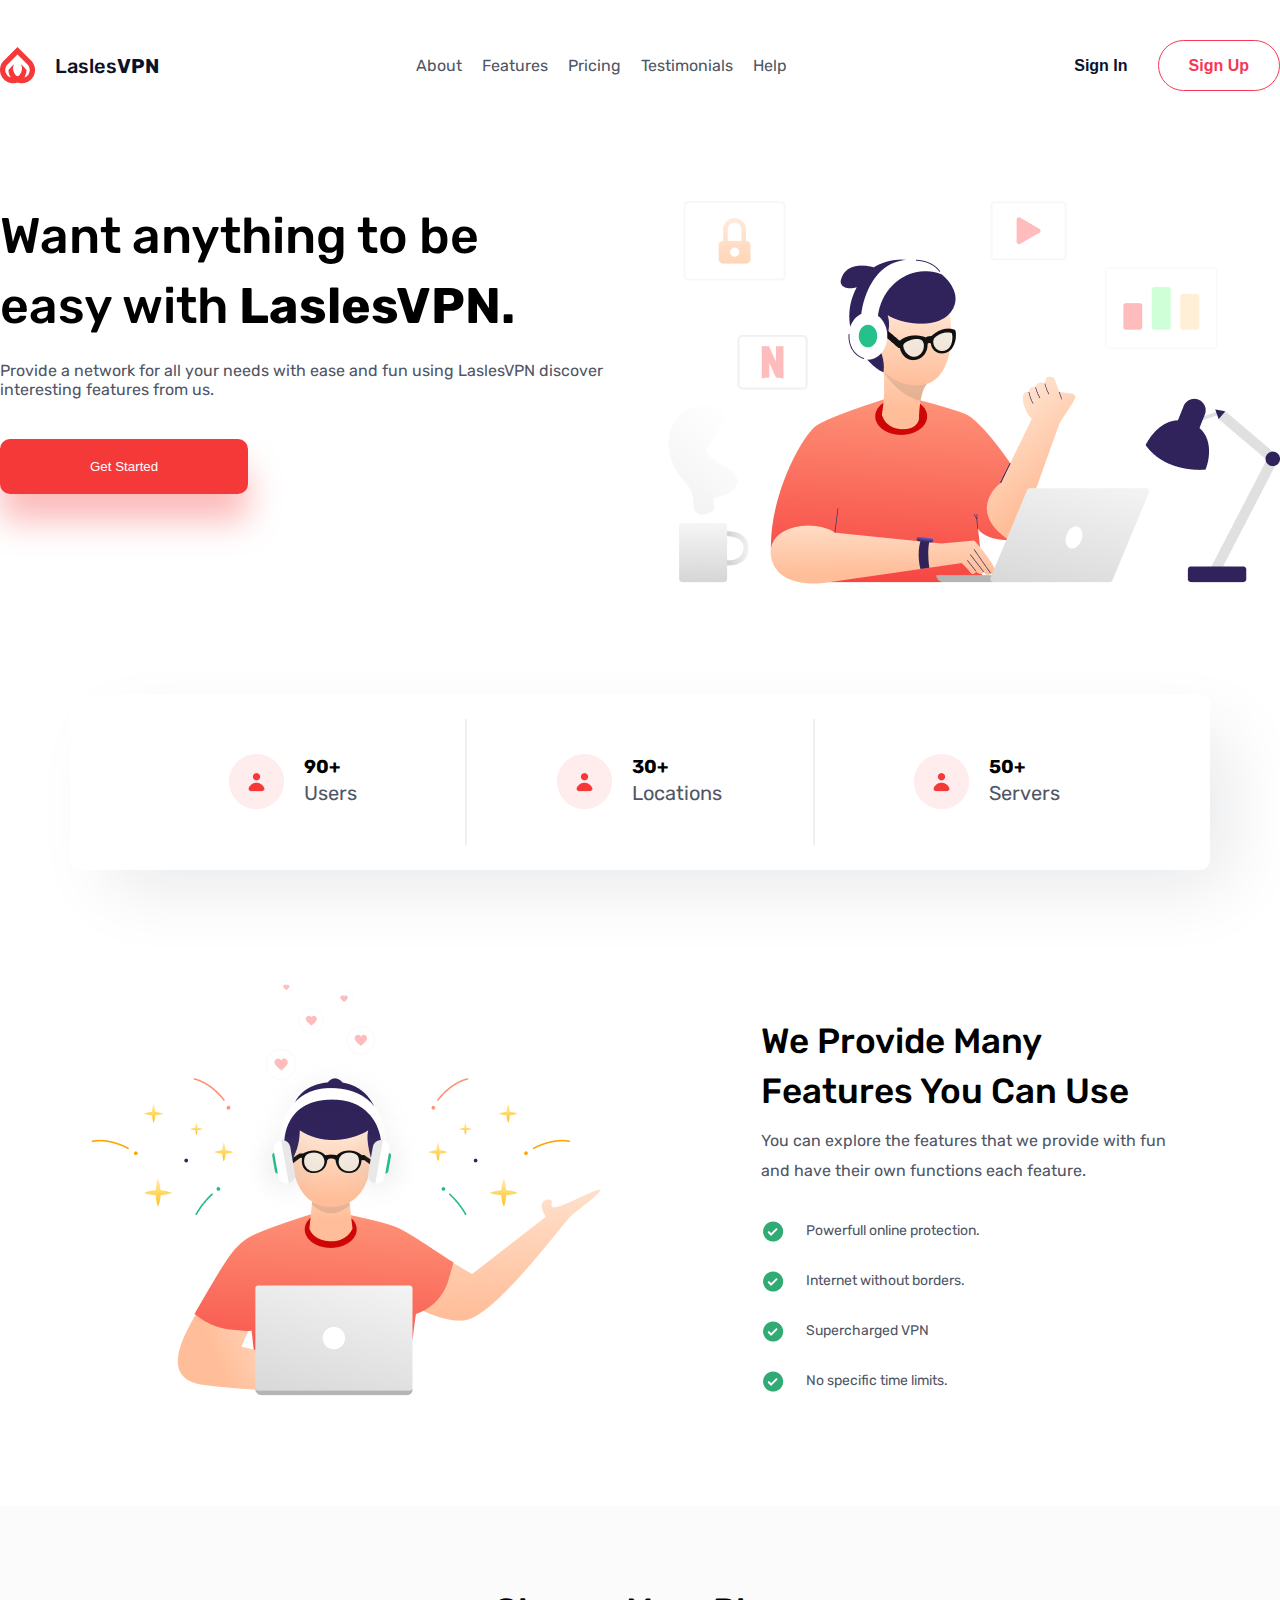
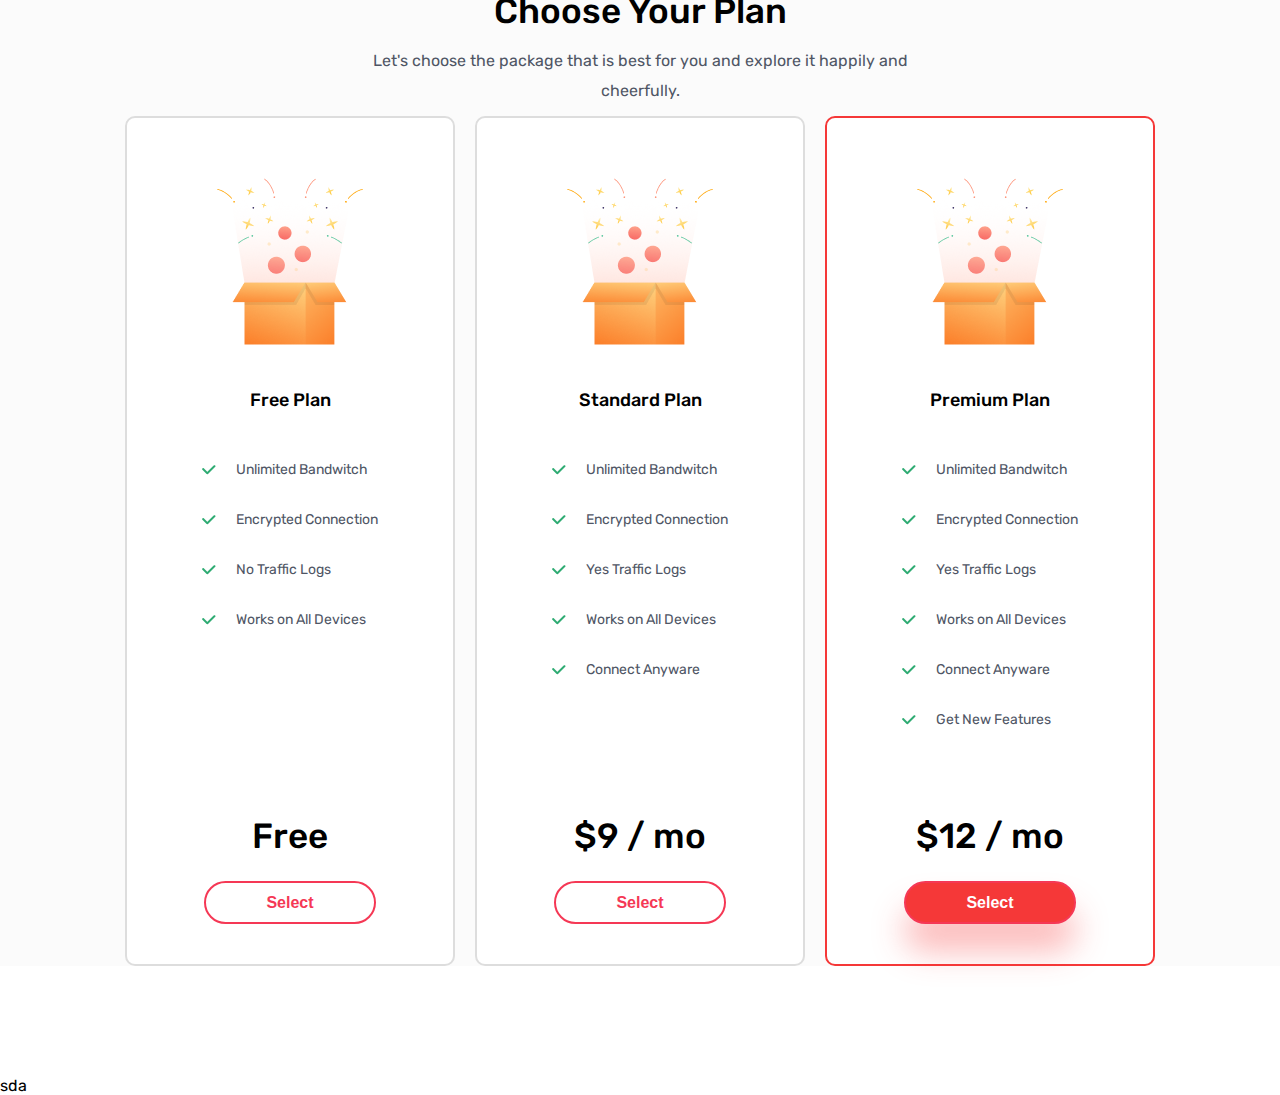
==== index.html @ 1a85ea38 "first commit" ====
<!DOCTYPE html>
<html lang="en">
  <head>
    <meta charset="UTF-8" />
    <meta name="viewport" content="width=device-width, initial-scale=1.0" />
    <title>Lasles VPN</title>
    <link rel="stylesheet" href="./styles/style.css" />
  </head>
  <body>
    <div class="container">
      <header class="header">
        <div class="logoContent">
          <img class="logoContent__logo" src="./assets/Vector.png" alt="logo" />
          <h3 class="logoContent__title">
            Lasles<span class="logoContent__title--span">VPN</span>
          </h3>
        </div>
        <nav class="navigation">
          <ul class="navigation__list">
            <li><a href="" class="navigation__link">About</a></li>
            <li><a href="" class="navigation__link">Features</a></li>
            <li><a href="" class="navigation__link">Pricing</a></li>
            <li><a href="" class="navigation__link">Testimonials</a></li>
            <li><a href="" class="navigation__link">Help</a></li>
          </ul>
        </nav>
        <div class="auth">
          <button class="btn">Sign In</button>
          <button class="btn btn--with-border">Sign Up</button>
        </div>
      </header>

      <section class="section getStart">
        <div class="getStart__description">
          <h1>
            Want anything to be easy with
            <span class="getStart__description__bold">LaslesVPN.</span>
          </h1>
          <p class="getStart__description__light">
            Provide a network for all your needs with ease and fun using
            LaslesVPN discover interesting features from us.
          </p>
          <button class="action description__btn">Get Started</button>
        </div>
        <img class="getStart__pic" src="./assets/Illustration 1.png" alt="" />
      </section>

      <section class="statistics">
        <div class="statistic">
          <img src="./assets/user.png" alt="" />
          <div class="statistic__data">
            <h3 class="statistic__number">90+</h3>
            <span class="statistic__title">Users</span>
          </div>
        </div>
        <div class="statistic">
          <img src="./assets/user.png" alt="" />
          <div class="statistic__data">
            <h3 class="statistic__number">30+</h3>
            <span class="statistic__title">Locations</span>
          </div>
        </div>
        <div class="statistic">
          <img class="statistic__image" src="./assets/user.png" alt="" />
          <div class="statistic__data">
            <h3 class="statistic__number">50+</h3>
            <span class="statistic__title">Servers</span>
          </div>
        </div>
      </section>
      <section class="section features">
        <img class="features__pic" src="./assets/Illustration 2.png" alt="" />
        <div class="features__description">
          <h2 class="features__description__heading">
            We Provide Many Features You Can Use
          </h2>
          <p class="features__description__light">
            You can explore the features that we provide with fun and have their
            own functions each feature.
          </p>
          <ul class="features__list">
            <li class="feature">
              <img src="./assets/bx_bxs-check-circle.png" alt="" />
              <span>Powerfull online protection.</span>
            </li>
            <li class="feature">
              <img src="./assets/bx_bxs-check-circle.png" alt="" />
              <span>Internet without borders.</span>
            </li>
            <li class="feature">
              <img src="./assets/bx_bxs-check-circle.png" alt="" />
              <span>Supercharged VPN</span>
            </li>
            <li class="feature">
              <img src="./assets/bx_bxs-check-circle.png" alt="" />
              <span>No specific time limits.</span>
            </li>
          </ul>
        </div>
      </section>

      <section class="pricing">
        <h2 class="pricing__heading">Choose Your Plan</h2>
        <span class="pricing__description">
          Let's choose the package that is best for you and explore it happily
          and cheerfully.
        </span>
        <div class="prices">
          <div class="price">
            <img class="price__image" src="./assets/Free.png" alt="" />
            <h3 class="price__heading">Free Plan</h3>
            <ul class="price__features__list">
              <li class="feature">
                <img
                  class="feature__image"
                  src="./assets/ok.png"
                  alt="feature image"
                />
                <span class="feature__item">Unlimited Bandwitch</span>
              </li>
              <li class="feature">
                <img
                  class="feature__image"
                  src="./assets/ok.png"
                  alt="feature image"
                />
                <span class="feature__item">Encrypted Connection</span>
              </li>
              <li class="feature">
                <img
                  class="feature__image"
                  src="./assets/ok.png"
                  alt="feature image"
                />
                <span class="feature__item">No Traffic Logs</span>
              </li>
              <li class="feature">
                <img
                  class="feature__image"
                  src="./assets/ok.png"
                  alt="feature image"
                />
                <span class="feature__item">Works on All Devices</span>
              </li>
            </ul>
            <div class="price__bottom">
              <h2 bottom__heading>Free</h2>
              <button class="btn btn--with-border btn--select">Select</button>
            </div>
          </div>
          <div class="price">
            <img class="price__image" src="./assets/Free.png" alt="" />
            <h3 class="price__heading">Standard Plan</h3>
            <ul class="price__features__list">
              <li class="feature">
                <img
                  class="feature__image"
                  src="./assets/ok.png"
                  alt="feature image"
                />
                <span class="feature__item">Unlimited Bandwitch</span>
              </li>
              <li class="feature">
                <img
                  class="feature__image"
                  src="./assets/ok.png"
                  alt="feature image"
                />
                <span class="feature__item">Encrypted Connection</span>
              </li>
              <li class="feature">
                <img
                  class="feature__image"
                  src="./assets/ok.png"
                  alt="feature image"
                />
                <span class="feature__item">Yes Traffic Logs</span>
              </li>
              <li class="feature">
                <img
                  class="feature__image"
                  src="./assets/ok.png"
                  alt="feature image"
                />
                <span class="feature__item">Works on All Devices</span>
              </li>
              <li class="feature">
                <img
                  class="feature__image"
                  src="./assets/ok.png"
                  alt="feature image"
                />
                <span class="feature__item">Connect Anyware</span>
              </li>
            </ul>
            <div class="price__bottom">
              <h2 bottom__heading>$9 / mo</h2>
              <button class="btn btn--with-border btn--select">Select</button>
            </div>
          </div>
          <div class="price">
            <img class="price__image" src="./assets/Free.png" alt="" />
            <h3 class="price__heading">Premium Plan</h3>
            <ul class="price__features__list">
              <li class="feature">
                <img
                  class="feature__image"
                  src="./assets/ok.png"
                  alt="feature image"
                />
                <span class="feature__item">Unlimited Bandwitch</span>
              </li>
              <li class="feature">
                <img
                  class="feature__image"
                  src="./assets/ok.png"
                  alt="feature image"
                />
                <span class="feature__item">Encrypted Connection</span>
              </li>
              <li class="feature">
                <img
                  class="feature__image"
                  src="./assets/ok.png"
                  alt="feature image"
                />
                <span class="feature__item">Yes Traffic Logs</span>
              </li>
              <li class="feature">
                <img
                  class="feature__image"
                  src="./assets/ok.png"
                  alt="feature image"
                />
                <span class="feature__item">Works on All Devices</span>
              </li>
              <li class="feature">
                <img
                  class="feature__image"
                  src="./assets/ok.png"
                  alt="feature image"
                />
                <span class="feature__item">Connect Anyware</span>
              </li>
              <li class="feature">
                <img
                  class="feature__image"
                  src="./assets/ok.png"
                  alt="feature image"
                />
                <span class="feature__item">Get New Features</span>
              </li>
            </ul>
            <div class="price__bottom">
              <h2 bottom__heading>$12 / mo</h2>
              <button
                class="btn btn--with-border btn--select btn--select-orange"
              >
                Select
              </button>
            </div>
          </div>
        </div>
      </section>
      <section>sda</section>
    </div>
  </body>
</html>
---- styles/style.css ----
@import url("https://fonts.googleapis.com/css2?family=Rubik:ital,wght@0,400..600;1,400..700&display=swap");
* {
  margin: 0;
  padding: 0;
}

*,
*::before,
*::after {
  box-sizing: border-box;
}

a {
  color: inherit;
  display: inline-block;
}

a:link {
  text-decoration: none;
}

button {
  background-color: transparent;
  border: none;
  cursor: pointer;
  border: 0;
}

ul,
ol {
  list-style: none;
}

html {
  font-size: 10px;
  scroll-behavior: smooth;
  scroll-padding-top: 11rem;
}

body {
  font-size: 1.6rem;
  font-family: "Rubik", sans-serif;
}

:root {
  --color-gray: #fbfbfb;
  --color-white: #fff;
  --color-orange: #F53838;
  --button-border: #F53855;
  --color-very-dark-blue: #0B132A;
  --font-light: #4F5665;
  --container-width: 125rem;
  --gutter: 2rem;
  --default-padding: 2rem;
  --default-borders: #eeeff2;
  --pricing-borders: #DDDDDD ;
}

h1 {
  font-weight: 500;
  font-size: 5rem;
  line-height: 7rem;
  width: 55rem;
}

h2 {
  font-weight: 500;
  font-size: 3.5rem;
  line-height: 5rem;
}

.container {
  display: grid;
  row-gap: 11rem;
  margin: 0 auto;
  max-width: calc(var(--container-width) + var(--gutter) * 2);
}

.section {
  display: flex;
  justify-content: center;
  gap: calc(var(--default-padding) * 2);
}

.btn {
  outline: none;
  border: none;
  color: var(--color-very-dark-blue);
  font-size: 1.6rem;
  font-weight: 600;
  padding: 1.5rem 3rem;
  line-height: 1.9rem;
}

.btn--with-border {
  border: 1px solid var(--button-border);
  color: var(--button-border);
  border-radius: 5rem;
}

.action {
  background-color: var(--color-orange);
  color: var(--color-white);
  outline: none;
  padding: 2rem 9rem;
  border-radius: 1rem;
  box-shadow: 0 27px 33px rgba(245, 56, 56, 0.35);
}

.header {
  display: flex;
  justify-content: space-between;
  align-items: center;
  margin-top: calc(var(--default-padding) * 2);
}

.logoContent {
  display: flex;
  align-items: center;
  gap: var(--default-padding);
}

.logoContent__logo {
  width: 100%;
}

.logoContent__title {
  font-size: 2rem;
  line-height: 2.4rem;
  font-weight: 500;
  color: var(--color-very-dark-blue);
}

.logoContent__title--span {
  font-size: 2rem;
  line-height: 2.4rem;
  font-weight: 700;
}

.navigation__list {
  display: flex;
  gap: var(--default-padding);
  color: var(--font-light);
}

.auth {
  display: flex;
}

.getStart__description {
  display: flex;
  flex-direction: column;
  gap: var(--default-padding);
  align-items: start;
}
.getStart__description__bold {
  font-weight: 700;
  font-size: 5rem;
  line-height: 7rem;
}
.getStart__description__light {
  font-weight: 400;
  font-size: 1.6rem;
  line-height: 3ren;
  color: var(--font-light);
}

.description__btn {
  margin-top: var(--default-padding);
}

.statistics {
  display: flex;
  width: 114rem;
  border-radius: 1rem;
  padding: 2.5rem 5rem;
  margin: 0 auto;
  box-shadow: 28px 27px 75px -13px rgba(13, 16, 37, 0.1);
}

.statistic {
  display: flex;
  justify-content: center;
  align-items: center;
  gap: var(--default-padding);
  padding: calc(var(--default-padding) * 3);
  height: 12.6rem;
  flex: 1;
}

.statistic:nth-child(2) {
  border-left: 2px solid var(--default-borders);
  border-right: 2px solid var(--default-borders);
}

.statistic__title {
  color: var(--font-light);
  font-weight: 400;
  font-size: 2rem;
  line-height: 3rem;
}

.features {
  gap: calc(var(--default-padding) * 5);
}

.features__description {
  margin-left: calc(var(--default-padding) * 3);
  display: flex;
  flex-direction: column;
  gap: calc(var(--default-padding) / 2);
  align-items: start;
  justify-content: end;
}
.features__description__heading {
  width: 38.3rem;
}
.features__description__light {
  width: 42.8rem;
  margin-bottom: var(--default-padding);
  font-weight: 400;
  font-size: 1.6rem;
  line-height: 3rem;
  color: var(--font-light);
}
.features__description .features__pic {
  height: 41.4rem;
}

.features__list {
  display: flex;
  flex-direction: column;
  font-weight: 400;
  font-size: 1.4rem;
  line-height: 3rem;
  color: var(--font-light);
}

.feature {
  display: flex;
  align-items: center;
  gap: calc(var(--default-padding) / 2);
  margin-bottom: var(--default-padding);
}

.feature:last-child {
  margin-bottom: 0;
}

.pricing {
  padding-top: calc(var(--default-padding) * 4);
  display: flex;
  flex-direction: column;
  gap: calc(var(--default-padding) / 2);
  text-align: center;
  background-color: var(--color-gray);
}
.pricing__description {
  font-weight: 400;
  font-size: 1.6rem;
  line-height: 3rem;
  color: var(--font-light);
  width: 55.5rem;
  margin: 0 auto;
}

.prices {
  display: flex;
  justify-content: center;
  gap: var(--default-padding);
}

.price {
  width: 33rem;
  height: 85rem;
  background-color: var(--color-white);
  border: 2px solid var(--pricing-borders);
  border-radius: 1rem;
  display: flex;
  flex-direction: column;
  align-items: center;
  gap: calc(var(--default-padding) * 2);
}
.price__image {
  margin-top: calc(var(--default-padding) * 3);
}
.price__heading {
  font-weight: 500;
  font-size: 1.8rem;
  line-height: 3rem;
  text-align: center;
}
.price__bottom {
  margin-top: auto;
  margin-bottom: calc(var(--default-padding) * 2);
  display: flex;
  flex-direction: column;
  gap: var(--default-padding);
}

.price:last-child {
  border-color: var(--color-orange);
}

.feature {
  display: flex;
  align-items: center;
  gap: var(--default-padding);
}
.feature__item {
  font-weight: 400;
  font-size: 1.4rem;
  line-height: 3rem;
  color: var(--font-light);
}

.bottom__heading {
  font-weight: 500;
  font-size: 2.5rem;
  line-height: 3rem;
}

.btn--select {
  padding: 1rem 6rem;
  border-width: 2px;
}

.btn--select-orange {
  border-width: 2px;
  background-color: var(--color-orange);
  color: var(--color-white);
  box-shadow: 0 27px 33px rgba(245, 56, 56, 0.35);
}/*# sourceMappingURL=style.css.map */
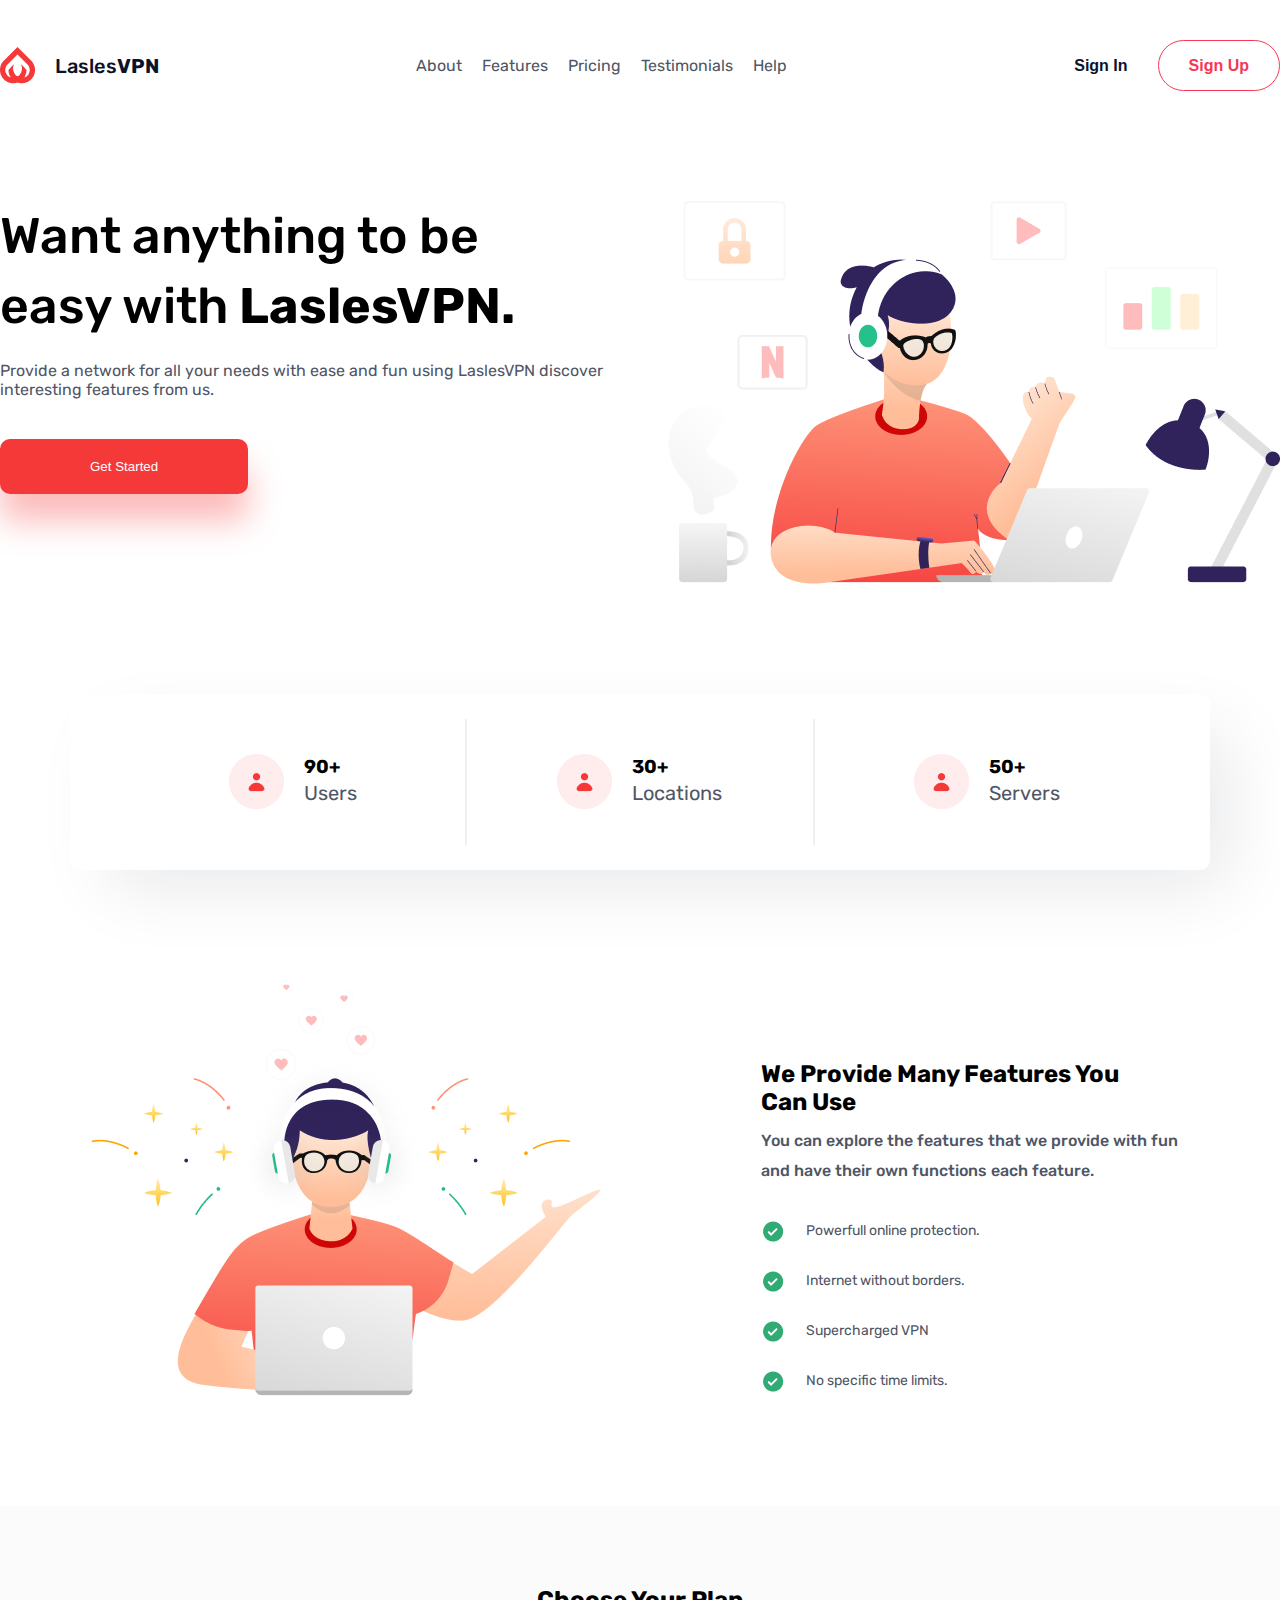
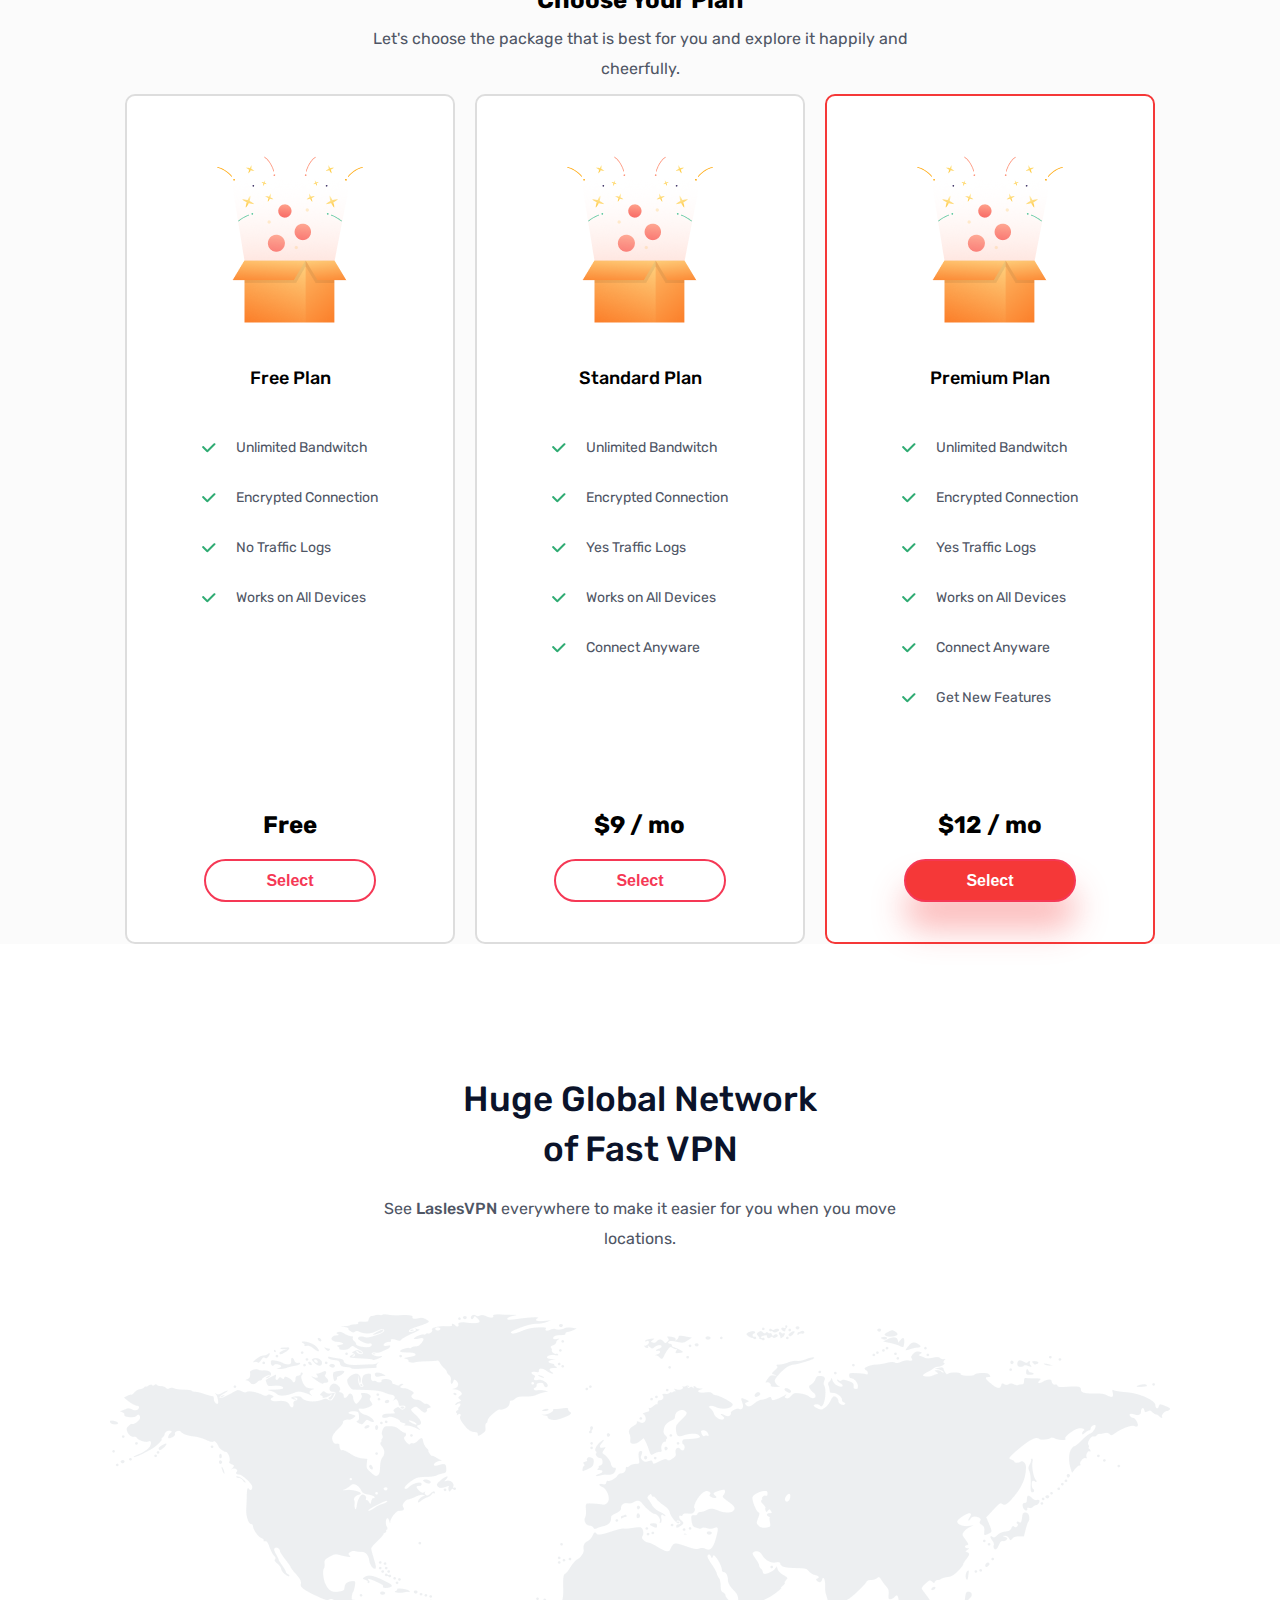
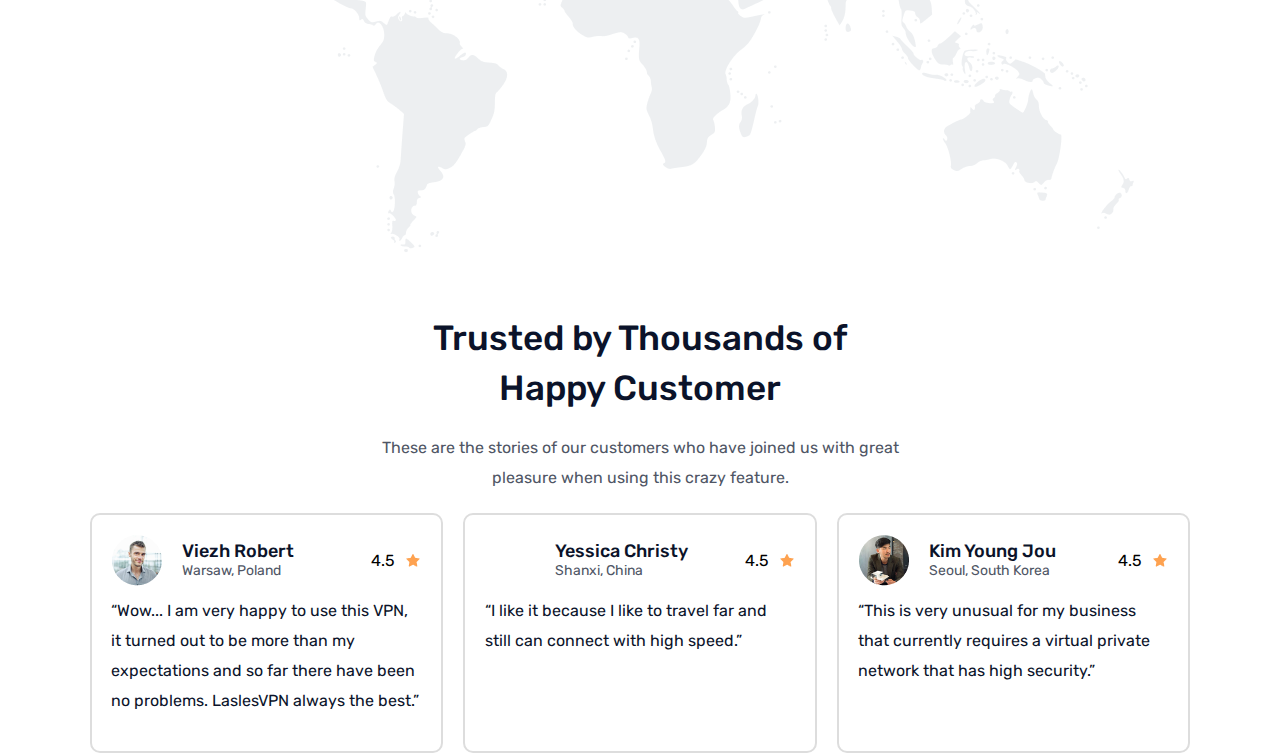
==== commit 794d45b8: "second" ====
--- a/index.html
+++ b/index.html
@@ -1,268 +1,280 @@
 <!DOCTYPE html>
 <html lang="en">
-  <head>
-    <meta charset="UTF-8" />
-    <meta name="viewport" content="width=device-width, initial-scale=1.0" />
-    <title>Lasles VPN</title>
-    <link rel="stylesheet" href="./styles/style.css" />
-  </head>
-  <body>
-    <div class="container">
-      <header class="header">
-        <div class="logoContent">
-          <img class="logoContent__logo" src="./assets/Vector.png" alt="logo" />
-          <h3 class="logoContent__title">
-            Lasles<span class="logoContent__title--span">VPN</span>
-          </h3>
-        </div>
-        <nav class="navigation">
-          <ul class="navigation__list">
-            <li><a href="" class="navigation__link">About</a></li>
-            <li><a href="" class="navigation__link">Features</a></li>
-            <li><a href="" class="navigation__link">Pricing</a></li>
-            <li><a href="" class="navigation__link">Testimonials</a></li>
-            <li><a href="" class="navigation__link">Help</a></li>
+
+<head>
+  <meta charset="UTF-8" />
+  <meta name="viewport" content="width=device-width, initial-scale=1.0" />
+  <title>Lasles VPN</title>
+  <link rel="stylesheet" href="./styles/style.css" />
+</head>
+
+<body>
+  <div class="container">
+    <header class="header">
+      <div class="logoContent">
+        <img class="logoContent__logo" src="./assets/Vector.png" alt="logo" />
+        <h3 class="logoContent__title">
+          Lasles<span class="logoContent__title--span">VPN</span>
+        </h3>
+      </div>
+      <nav class="navigation">
+        <ul class="navigation__list">
+          <li><a href="" class="navigation__link">About</a></li>
+          <li><a href="" class="navigation__link">Features</a></li>
+          <li><a href="" class="navigation__link">Pricing</a></li>
+          <li><a href="" class="navigation__link">Testimonials</a></li>
+          <li><a href="" class="navigation__link">Help</a></li>
+        </ul>
+      </nav>
+      <div class="auth">
+        <button class="btn">Sign In</button>
+        <button class="btn btn--with-border">Sign Up</button>
+      </div>
+    </header>
+
+    <section class="section getStart">
+      <div class="getStart__description">
+        <h1>
+          Want anything to be easy with
+          <span class="getStart__description__bold">LaslesVPN.</span>
+        </h1>
+        <p class="getStart__description__light">
+          Provide a network for all your needs with ease and fun using
+          LaslesVPN discover interesting features from us.
+        </p>
+        <button class="action description__btn">Get Started</button>
+      </div>
+      <img class="getStart__pic" src="./assets/Illustration 1.png" alt="" />
+    </section>
+
+    <section class="statistics">
+      <div class="statistic">
+        <img src="./assets/user.png" alt="" />
+        <div class="statistic__data">
+          <h3 class="statistic__number">90+</h3>
+          <span class="statistic__title">Users</span>
+        </div>
+      </div>
+      <div class="statistic">
+        <img src="./assets/user.png" alt="" />
+        <div class="statistic__data">
+          <h3 class="statistic__number">30+</h3>
+          <span class="statistic__title">Locations</span>
+        </div>
+      </div>
+      <div class="statistic">
+        <img class="statistic__image" src="./assets/user.png" alt="" />
+        <div class="statistic__data">
+          <h3 class="statistic__number">50+</h3>
+          <span class="statistic__title">Servers</span>
+        </div>
+      </div>
+    </section>
+    <section class="section features">
+      <img class="features__pic" src="./assets/Illustration 2.png" alt="" />
+      <div class="features__description">
+        <h2 class="features__description__heading">
+          We Provide Many Features You Can Use
+        </h2>
+        <p class="features__description__light">
+          You can explore the features that we provide with fun and have their
+          own functions each feature.
+        </p>
+        <ul class="features__list">
+          <li class="feature">
+            <img src="./assets/bx_bxs-check-circle.png" alt="" />
+            <span>Powerfull online protection.</span>
+          </li>
+          <li class="feature">
+            <img src="./assets/bx_bxs-check-circle.png" alt="" />
+            <span>Internet without borders.</span>
+          </li>
+          <li class="feature">
+            <img src="./assets/bx_bxs-check-circle.png" alt="" />
+            <span>Supercharged VPN</span>
+          </li>
+          <li class="feature">
+            <img src="./assets/bx_bxs-check-circle.png" alt="" />
+            <span>No specific time limits.</span>
+          </li>
+        </ul>
+      </div>
+    </section>
+
+    <section class="pricing">
+      <h2 class="pricing__heading">Choose Your Plan</h2>
+      <span class="pricing__description">
+        Let's choose the package that is best for you and explore it happily
+        and cheerfully.
+      </span>
+      <div class="prices">
+        <div class="price">
+          <img class="price__image" src="./assets/Free.png" alt="" />
+          <h3 class="price__heading">Free Plan</h3>
+          <ul class="price__features__list">
+            <li class="feature">
+              <img class="feature__image" src="./assets/ok.png" alt="feature image" />
+              <span class="feature__item">Unlimited Bandwitch</span>
+            </li>
+            <li class="feature">
+              <img class="feature__image" src="./assets/ok.png" alt="feature image" />
+              <span class="feature__item">Encrypted Connection</span>
+            </li>
+            <li class="feature">
+              <img class="feature__image" src="./assets/ok.png" alt="feature image" />
+              <span class="feature__item">No Traffic Logs</span>
+            </li>
+            <li class="feature">
+              <img class="feature__image" src="./assets/ok.png" alt="feature image" />
+              <span class="feature__item">Works on All Devices</span>
+            </li>
           </ul>
-        </nav>
-        <div class="auth">
-          <button class="btn">Sign In</button>
-          <button class="btn btn--with-border">Sign Up</button>
-        </div>
-      </header>
-
-      <section class="section getStart">
-        <div class="getStart__description">
-          <h1>
-            Want anything to be easy with
-            <span class="getStart__description__bold">LaslesVPN.</span>
-          </h1>
-          <p class="getStart__description__light">
-            Provide a network for all your needs with ease and fun using
-            LaslesVPN discover interesting features from us.
-          </p>
-          <button class="action description__btn">Get Started</button>
-        </div>
-        <img class="getStart__pic" src="./assets/Illustration 1.png" alt="" />
-      </section>
-
-      <section class="statistics">
-        <div class="statistic">
-          <img src="./assets/user.png" alt="" />
-          <div class="statistic__data">
-            <h3 class="statistic__number">90+</h3>
-            <span class="statistic__title">Users</span>
-          </div>
-        </div>
-        <div class="statistic">
-          <img src="./assets/user.png" alt="" />
-          <div class="statistic__data">
-            <h3 class="statistic__number">30+</h3>
-            <span class="statistic__title">Locations</span>
-          </div>
-        </div>
-        <div class="statistic">
-          <img class="statistic__image" src="./assets/user.png" alt="" />
-          <div class="statistic__data">
-            <h3 class="statistic__number">50+</h3>
-            <span class="statistic__title">Servers</span>
-          </div>
-        </div>
-      </section>
-      <section class="section features">
-        <img class="features__pic" src="./assets/Illustration 2.png" alt="" />
-        <div class="features__description">
-          <h2 class="features__description__heading">
-            We Provide Many Features You Can Use
-          </h2>
-          <p class="features__description__light">
-            You can explore the features that we provide with fun and have their
-            own functions each feature.
-          </p>
-          <ul class="features__list">
-            <li class="feature">
-              <img src="./assets/bx_bxs-check-circle.png" alt="" />
-              <span>Powerfull online protection.</span>
-            </li>
-            <li class="feature">
-              <img src="./assets/bx_bxs-check-circle.png" alt="" />
-              <span>Internet without borders.</span>
-            </li>
-            <li class="feature">
-              <img src="./assets/bx_bxs-check-circle.png" alt="" />
-              <span>Supercharged VPN</span>
-            </li>
-            <li class="feature">
-              <img src="./assets/bx_bxs-check-circle.png" alt="" />
-              <span>No specific time limits.</span>
+          <div class="price__bottom">
+            <h2 bottom__heading>Free</h2>
+            <button class="btn btn--with-border btn--select">Select</button>
+          </div>
+        </div>
+        <div class="price">
+          <img class="price__image" src="./assets/Free.png" alt="" />
+          <h3 class="price__heading">Standard Plan</h3>
+          <ul class="price__features__list">
+            <li class="feature">
+              <img class="feature__image" src="./assets/ok.png" alt="feature image" />
+              <span class="feature__item">Unlimited Bandwitch</span>
+            </li>
+            <li class="feature">
+              <img class="feature__image" src="./assets/ok.png" alt="feature image" />
+              <span class="feature__item">Encrypted Connection</span>
+            </li>
+            <li class="feature">
+              <img class="feature__image" src="./assets/ok.png" alt="feature image" />
+              <span class="feature__item">Yes Traffic Logs</span>
+            </li>
+            <li class="feature">
+              <img class="feature__image" src="./assets/ok.png" alt="feature image" />
+              <span class="feature__item">Works on All Devices</span>
+            </li>
+            <li class="feature">
+              <img class="feature__image" src="./assets/ok.png" alt="feature image" />
+              <span class="feature__item">Connect Anyware</span>
             </li>
           </ul>
-        </div>
-      </section>
-
-      <section class="pricing">
-        <h2 class="pricing__heading">Choose Your Plan</h2>
-        <span class="pricing__description">
-          Let's choose the package that is best for you and explore it happily
-          and cheerfully.
-        </span>
-        <div class="prices">
-          <div class="price">
-            <img class="price__image" src="./assets/Free.png" alt="" />
-            <h3 class="price__heading">Free Plan</h3>
-            <ul class="price__features__list">
-              <li class="feature">
-                <img
-                  class="feature__image"
-                  src="./assets/ok.png"
-                  alt="feature image"
-                />
-                <span class="feature__item">Unlimited Bandwitch</span>
-              </li>
-              <li class="feature">
-                <img
-                  class="feature__image"
-                  src="./assets/ok.png"
-                  alt="feature image"
-                />
-                <span class="feature__item">Encrypted Connection</span>
-              </li>
-              <li class="feature">
-                <img
-                  class="feature__image"
-                  src="./assets/ok.png"
-                  alt="feature image"
-                />
-                <span class="feature__item">No Traffic Logs</span>
-              </li>
-              <li class="feature">
-                <img
-                  class="feature__image"
-                  src="./assets/ok.png"
-                  alt="feature image"
-                />
-                <span class="feature__item">Works on All Devices</span>
-              </li>
-            </ul>
-            <div class="price__bottom">
-              <h2 bottom__heading>Free</h2>
-              <button class="btn btn--with-border btn--select">Select</button>
-            </div>
-          </div>
-          <div class="price">
-            <img class="price__image" src="./assets/Free.png" alt="" />
-            <h3 class="price__heading">Standard Plan</h3>
-            <ul class="price__features__list">
-              <li class="feature">
-                <img
-                  class="feature__image"
-                  src="./assets/ok.png"
-                  alt="feature image"
-                />
-                <span class="feature__item">Unlimited Bandwitch</span>
-              </li>
-              <li class="feature">
-                <img
-                  class="feature__image"
-                  src="./assets/ok.png"
-                  alt="feature image"
-                />
-                <span class="feature__item">Encrypted Connection</span>
-              </li>
-              <li class="feature">
-                <img
-                  class="feature__image"
-                  src="./assets/ok.png"
-                  alt="feature image"
-                />
-                <span class="feature__item">Yes Traffic Logs</span>
-              </li>
-              <li class="feature">
-                <img
-                  class="feature__image"
-                  src="./assets/ok.png"
-                  alt="feature image"
-                />
-                <span class="feature__item">Works on All Devices</span>
-              </li>
-              <li class="feature">
-                <img
-                  class="feature__image"
-                  src="./assets/ok.png"
-                  alt="feature image"
-                />
-                <span class="feature__item">Connect Anyware</span>
-              </li>
-            </ul>
-            <div class="price__bottom">
-              <h2 bottom__heading>$9 / mo</h2>
-              <button class="btn btn--with-border btn--select">Select</button>
-            </div>
-          </div>
-          <div class="price">
-            <img class="price__image" src="./assets/Free.png" alt="" />
-            <h3 class="price__heading">Premium Plan</h3>
-            <ul class="price__features__list">
-              <li class="feature">
-                <img
-                  class="feature__image"
-                  src="./assets/ok.png"
-                  alt="feature image"
-                />
-                <span class="feature__item">Unlimited Bandwitch</span>
-              </li>
-              <li class="feature">
-                <img
-                  class="feature__image"
-                  src="./assets/ok.png"
-                  alt="feature image"
-                />
-                <span class="feature__item">Encrypted Connection</span>
-              </li>
-              <li class="feature">
-                <img
-                  class="feature__image"
-                  src="./assets/ok.png"
-                  alt="feature image"
-                />
-                <span class="feature__item">Yes Traffic Logs</span>
-              </li>
-              <li class="feature">
-                <img
-                  class="feature__image"
-                  src="./assets/ok.png"
-                  alt="feature image"
-                />
-                <span class="feature__item">Works on All Devices</span>
-              </li>
-              <li class="feature">
-                <img
-                  class="feature__image"
-                  src="./assets/ok.png"
-                  alt="feature image"
-                />
-                <span class="feature__item">Connect Anyware</span>
-              </li>
-              <li class="feature">
-                <img
-                  class="feature__image"
-                  src="./assets/ok.png"
-                  alt="feature image"
-                />
-                <span class="feature__item">Get New Features</span>
-              </li>
-            </ul>
-            <div class="price__bottom">
-              <h2 bottom__heading>$12 / mo</h2>
-              <button
-                class="btn btn--with-border btn--select btn--select-orange"
-              >
-                Select
-              </button>
-            </div>
-          </div>
-        </div>
-      </section>
-      <section>sda</section>
-    </div>
-  </body>
-</html>
+          <div class="price__bottom">
+            <h2 bottom__heading>$9 / mo</h2>
+            <button class="btn btn--with-border btn--select">Select</button>
+          </div>
+        </div>
+        <div class="price">
+          <img class="price__image" src="./assets/Free.png" alt="" />
+          <h3 class="price__heading">Premium Plan</h3>
+          <ul class="price__features__list">
+            <li class="feature">
+              <img class="feature__image" src="./assets/ok.png" alt="feature image" />
+              <span class="feature__item">Unlimited Bandwitch</span>
+            </li>
+            <li class="feature">
+              <img class="feature__image" src="./assets/ok.png" alt="feature image" />
+              <span class="feature__item">Encrypted Connection</span>
+            </li>
+            <li class="feature">
+              <img class="feature__image" src="./assets/ok.png" alt="feature image" />
+              <span class="feature__item">Yes Traffic Logs</span>
+            </li>
+            <li class="feature">
+              <img class="feature__image" src="./assets/ok.png" alt="feature image" />
+              <span class="feature__item">Works on All Devices</span>
+            </li>
+            <li class="feature">
+              <img class="feature__image" src="./assets/ok.png" alt="feature image" />
+              <span class="feature__item">Connect Anyware</span>
+            </li>
+            <li class="feature">
+              <img class="feature__image" src="./assets/ok.png" alt="feature image" />
+              <span class="feature__item">Get New Features</span>
+            </li>
+          </ul>
+          <div class="price__bottom">
+            <h2 bottom__heading>$12 / mo</h2>
+            <button class="btn btn--with-border btn--select btn--select-orange">
+              Select
+            </button>
+          </div>
+        </div>
+      </div>
+    </section>
+    <section class="testimonials">
+      <div>
+        <h2 class="testimonials__heading">Huge Global Network of Fast VPN</h2>
+        <h2 class="testimonials__description">See <span class="testimonials__description__bold">LaslesVPN
+          </span>everywhere to make it easier for you when you move locations.</h2>
+      </div>
+      <img src="./assets/map.png" alt="map">
+      <div class="testimonials__cutomers">
+        <h2 class="testimonials__customers__heading">
+          Trusted by Thousands of Happy Customer
+        </h2>
+        <p class="testimonials__customers__heading__description">These are the stories of our customers who have joined
+          us with great pleasure when using this crazy feature.</p>
+        <div class="customers">
+          <div class="customer one">
+            <div class="customer__info">
+              <img src="./assets/user1.png" alt="">
+              <div>
+                <h2 class="customer__info__name">Viezh Robert</h2>
+                <h2 class="customer__info__address">Warsaw, Poland</h2>
+              </div>
+            </div>
+            <div class="customer__rating">
+              <span class="customer__rating__rate">4.5</span>
+              <img src="./assets/ant-design_star-filled.png" alt="">
+            </div>
+            <div class="customer__comment">
+              <p class="comment">“Wow... I am very happy to use this VPN, it turned out to be more than my expectations
+                and so far there have been no problems. LaslesVPN always the best.”</p>
+            </div>
+          </div>
+          <div class="customer two">
+            <div class="customer__info">
+              <img src="./assets/user2.png" alt="">
+              <div>
+                <h2 class="customer__info__name">Yessica Christy</h2>
+                <h2 class="customer__info__address">Shanxi, China</h2>
+              </div>
+            </div>
+            <div class="customer__rating">
+              <span class="customer__rating__rate">4.5</span>
+              <img src="./assets/ant-design_star-filled.png" alt="">
+            </div>
+            <div class="customer__comment">
+              <p class="comment">“I like it because I like to travel far and still can connect with high speed.”</p>
+            </div>
+          </div>
+          <div class="customer three">
+            <div class="customer__info">
+              <img src="./assets/user3.png" alt="">
+              <div>
+                <h2 class="customer__info__name">Kim Young Jou</h2>
+                <h2 class="customer__info__address">Seoul, South Korea</h2>
+              </div>
+            </div>
+            <div class="customer__rating">
+              <span class="customer__rating__rate">4.5</span>
+              <img src="./assets/ant-design_star-filled.png" alt="">
+            </div>
+            <div class="customer__comment">
+              <p class="comment">“This is very unusual for my business that currently requires a virtual private network that has high security.”</p>
+            </div>
+          </div>
+        </div>
+        
+        <!-- <div class="customer four">
+            
+          </div> -->
+      </div>
+  </div>
+  </div>
+  </section>
+  </div>
+</body>
+
+</html>--- a/styles/style.css
+++ b/styles/style.css
@@ -53,7 +53,7 @@
   --gutter: 2rem;
   --default-padding: 2rem;
   --default-borders: #eeeff2;
-  --pricing-borders: #DDDDDD ;
+  --grayed-borders: #DDDDDD ;
 }
 
 h1 {
@@ -61,12 +61,6 @@
   font-size: 5rem;
   line-height: 7rem;
   width: 55rem;
-}
-
-h2 {
-  font-weight: 500;
-  font-size: 3.5rem;
-  line-height: 5rem;
 }
 
 .container {
@@ -218,7 +212,7 @@
 .features__description__light {
   width: 42.8rem;
   margin-bottom: var(--default-padding);
-  font-weight: 400;
+  font-weight: 500;
   font-size: 1.6rem;
   line-height: 3rem;
   color: var(--font-light);
@@ -274,7 +268,7 @@
   width: 33rem;
   height: 85rem;
   background-color: var(--color-white);
-  border: 2px solid var(--pricing-borders);
+  border: 2px solid var(--grayed-borders);
   border-radius: 1rem;
   display: flex;
   flex-direction: column;
@@ -330,4 +324,106 @@
   background-color: var(--color-orange);
   color: var(--color-white);
   box-shadow: 0 27px 33px rgba(245, 56, 56, 0.35);
+}
+
+.testimonials {
+  text-align: center;
+  display: flex;
+  flex-direction: column;
+  gap: calc(var(--default-padding) * 2);
+  align-items: center;
+}
+.testimonials__heading {
+  font-weight: 500;
+  font-size: 3.5rem;
+  line-height: 5rem;
+  color: var(--color-very-dark-blue);
+  width: 38.3rem;
+  margin: var(--default-padding) auto;
+}
+.testimonials__description {
+  width: 55.5rem;
+  margin: var(--default-padding) auto;
+  font-weight: 400;
+  font-size: 1.6rem;
+  line-height: 3rem;
+  color: var(--font-light);
+}
+.testimonials__description__bold {
+  font-weight: 500;
+  font-size: 1.6rem;
+  line-height: 3rem;
+  color: var(--font-light);
+}
+.testimonials__customers__heading {
+  font-weight: 500;
+  font-size: 3.5rem;
+  line-height: 5rem;
+  color: var(--color-very-dark-blue);
+  width: 44.8rem;
+  margin: var(--default-padding) auto;
+}
+.testimonials__customers__heading__description {
+  width: 55.5rem;
+  margin: var(--default-padding) auto;
+  font-weight: 400;
+  font-size: 1.6rem;
+  line-height: 3rem;
+  color: var(--font-light);
+}
+
+.customers {
+  display: flex;
+  gap: calc(var(--default-padding));
+  width: 110rem;
+}
+
+.customer {
+  display: grid;
+  grid-template-columns: repeat(2, 1fr);
+  row-gap: calc(var(--default-padding) / 2);
+  width: 36rem;
+  height: 24rem;
+  justify-items: end;
+  align-content: start;
+  padding: var(--default-padding);
+  border: 2px solid var(--grayed-borders);
+  border-radius: 1rem;
+}
+.customer__info {
+  display: flex;
+  align-items: center;
+  gap: var(--default-padding);
+}
+.customer__info__name {
+  font-weight: 500;
+  font-size: 1.8rem;
+  line-height: 2rem;
+  color: var(--color-very-dark-blue);
+  width: 14.3rem;
+  text-align: left;
+}
+.customer__info__address {
+  font-weight: 400;
+  font-size: 1.4rem;
+  line-height: 2rem;
+  color: var(--font-light);
+  width: 12.7rem;
+  text-align: left;
+}
+.customer__rating {
+  display: flex;
+  align-items: center;
+  gap: calc(var(--default-padding) / 2);
+}
+.customer__comment {
+  grid-column: 1/-1;
+}
+.customer__comment .comment {
+  font-weight: 400;
+  font-size: 1.6rem;
+  line-height: 3rem;
+  color: var(--color-very-dark-blue);
+  width: 31rem;
+  text-align: left;
 }/*# sourceMappingURL=style.css.map */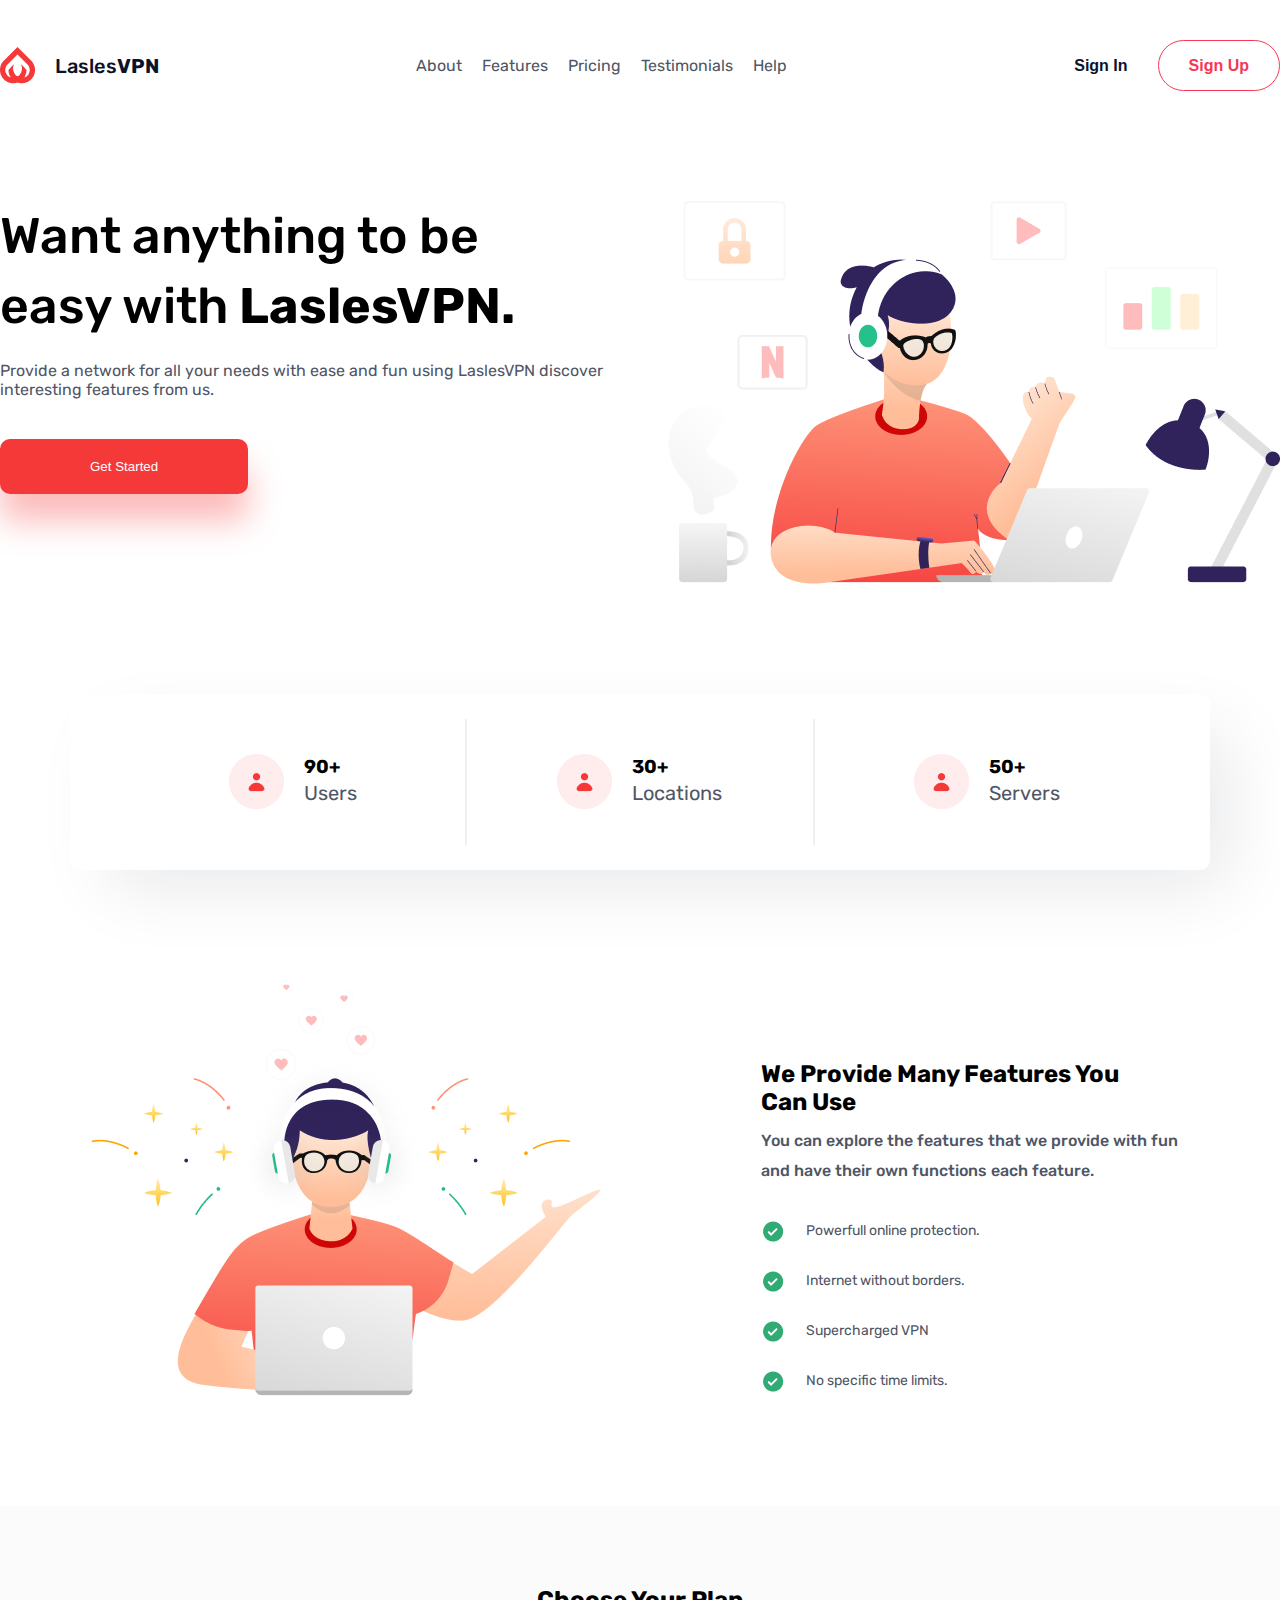
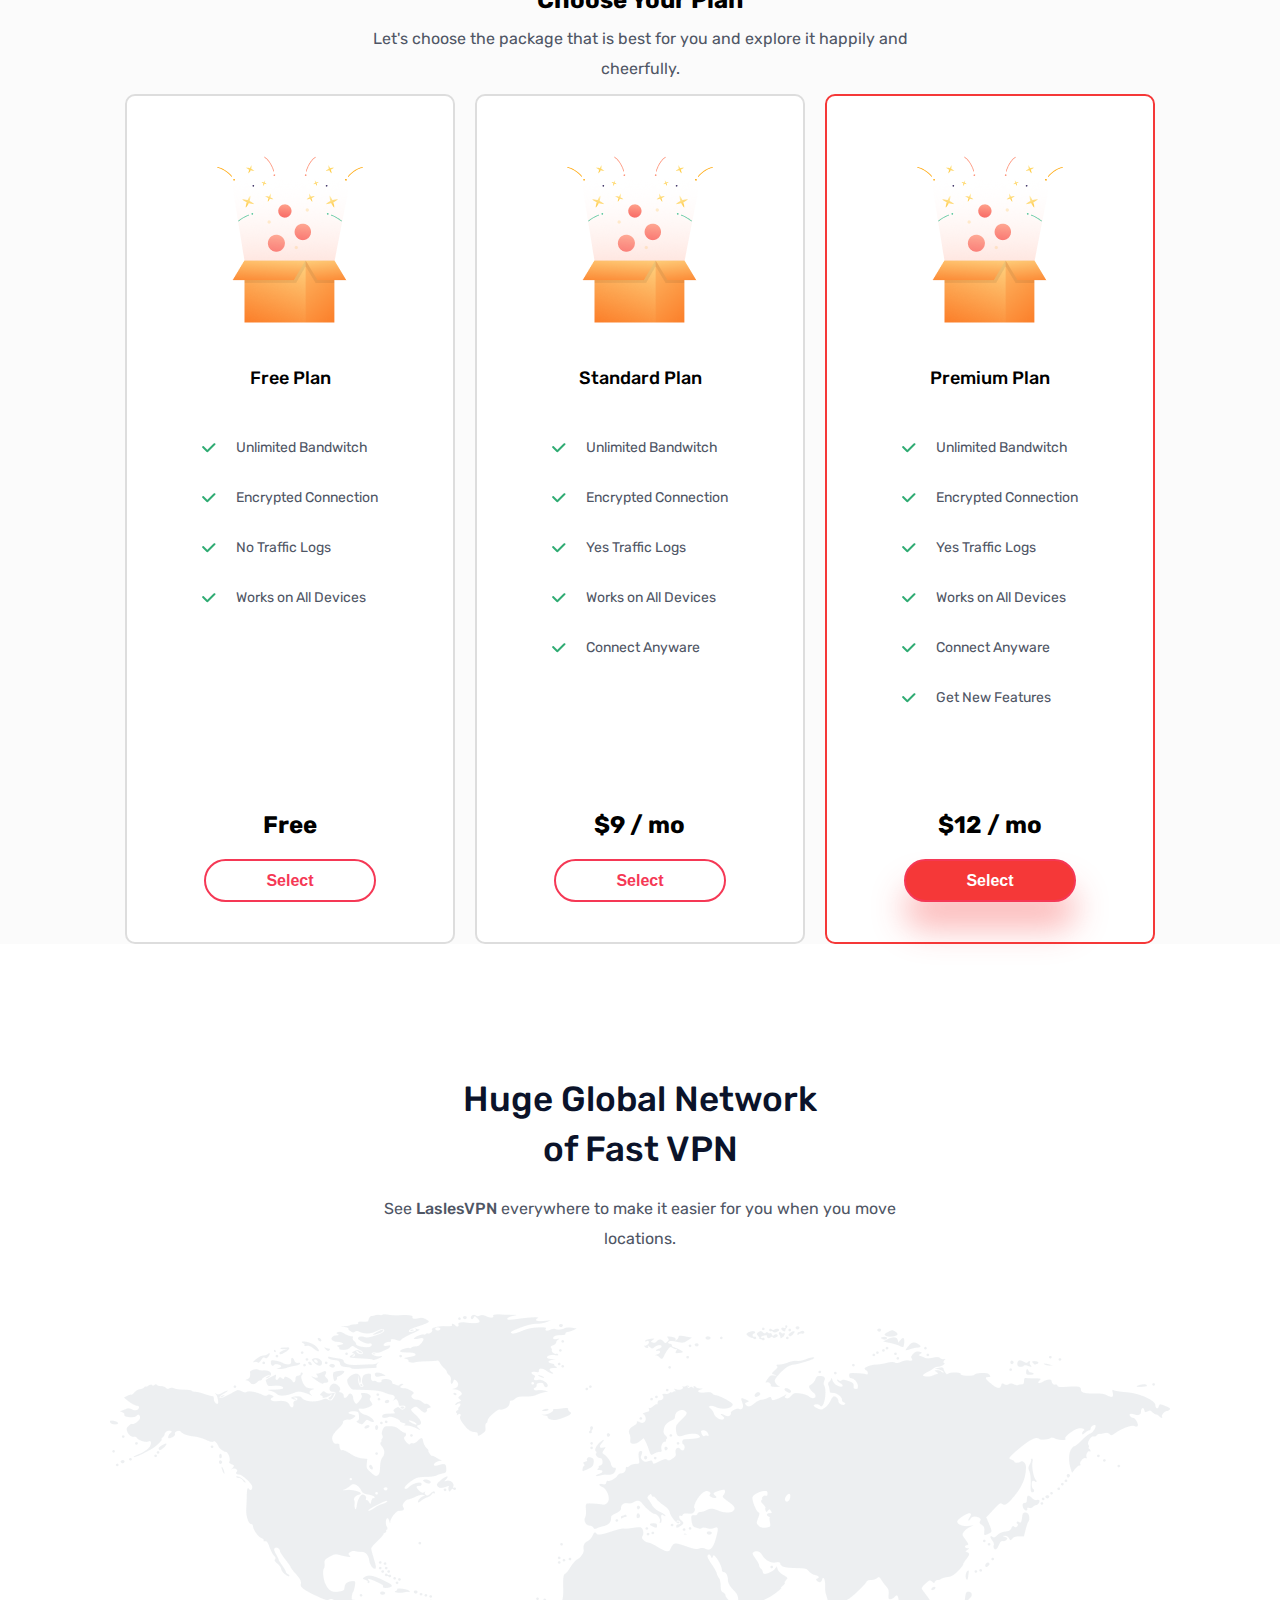
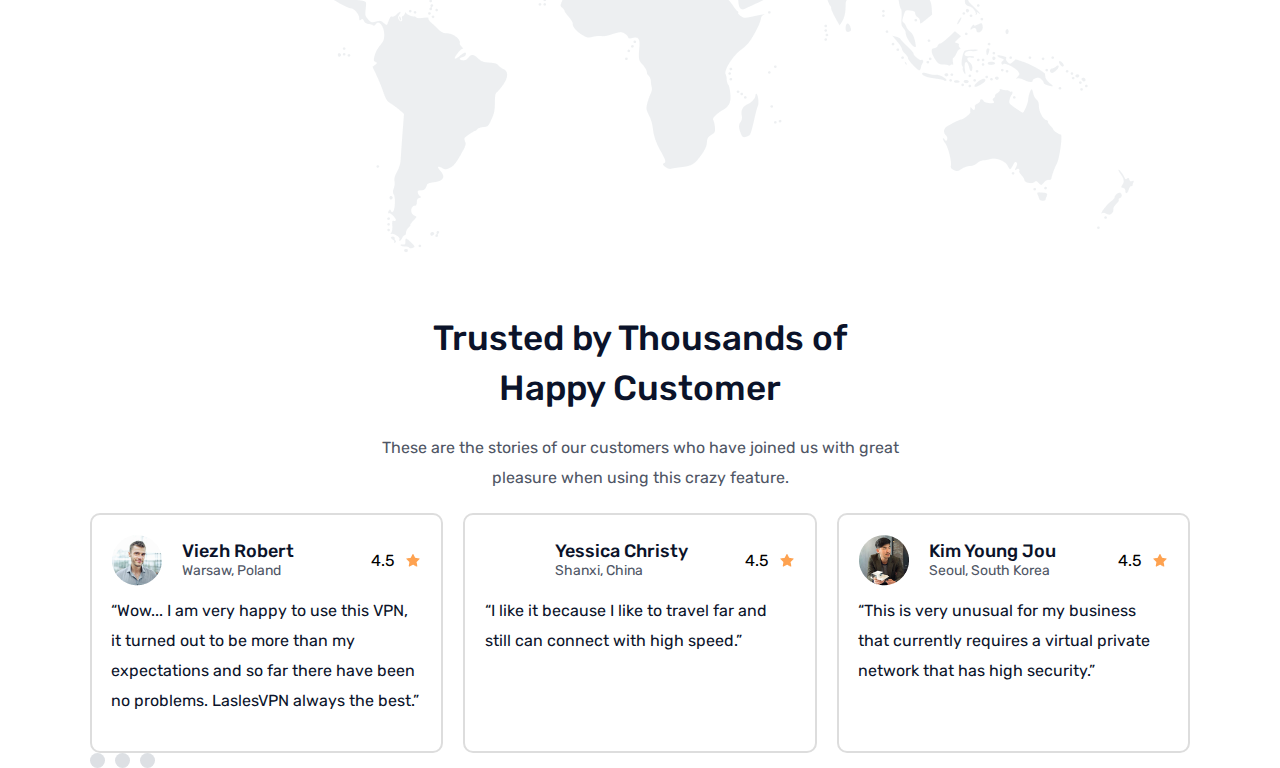
==== commit 5c2d23d1: "third" ====
--- a/index.html
+++ b/index.html
@@ -216,7 +216,7 @@
         <p class="testimonials__customers__heading__description">These are the stories of our customers who have joined
           us with great pleasure when using this crazy feature.</p>
         <div class="customers">
-          <div class="customer one">
+          <div class="customer customer-one">
             <div class="customer__info">
               <img src="./assets/user1.png" alt="">
               <div>
@@ -233,7 +233,7 @@
                 and so far there have been no problems. LaslesVPN always the best.”</p>
             </div>
           </div>
-          <div class="customer two">
+          <div class="customer customer-two">
             <div class="customer__info">
               <img src="./assets/user2.png" alt="">
               <div>
@@ -249,7 +249,7 @@
               <p class="comment">“I like it because I like to travel far and still can connect with high speed.”</p>
             </div>
           </div>
-          <div class="customer three">
+          <div class="customer customer-three">
             <div class="customer__info">
               <img src="./assets/user3.png" alt="">
               <div>
@@ -265,11 +265,20 @@
               <p class="comment">“This is very unusual for my business that currently requires a virtual private network that has high security.”</p>
             </div>
           </div>
+          <!-- <div class="customer four">
+              
+            </div> -->
         </div>
         
-        <!-- <div class="customer four">
-            
-          </div> -->
+        <div class="slider">
+          <label class="label label-one" for="input-one"></label>
+          <input class="radio input-one" id="input-one" name="radio" type="radio">
+          <label class="label label-two" for="input-two"></label>
+          <input class="radio input-two" id="input-two" name="radio" type="radio">
+          <label class="label label-three" for="input-three"></label>
+          <input class="radio input-three" id="input-three" name="radio" type="radio">
+      </div>
+      
       </div>
   </div>
   </div>
--- a/styles/style.css
+++ b/styles/style.css
@@ -53,7 +53,8 @@
   --gutter: 2rem;
   --default-padding: 2rem;
   --default-borders: #eeeff2;
-  --grayed-borders: #DDDDDD ;
+  --grayed-borders: #DDDDDD;
+  --radio-colors: #DDE0E4 ;
 }
 
 h1 {
@@ -426,4 +427,24 @@
   color: var(--color-very-dark-blue);
   width: 31rem;
   text-align: left;
+}
+
+.slider {
+  display: flex;
+}
+
+.radio {
+  display: none;
+}
+
+.label {
+  display: inline-block;
+  width: 1.5rem;
+  height: 1.5rem;
+  border-radius: 50%;
+  background-color: var(--radio-colors);
+}
+
+.label:not(:first-child) {
+  margin-left: calc(var(--default-padding) / 2);
 }/*# sourceMappingURL=style.css.map */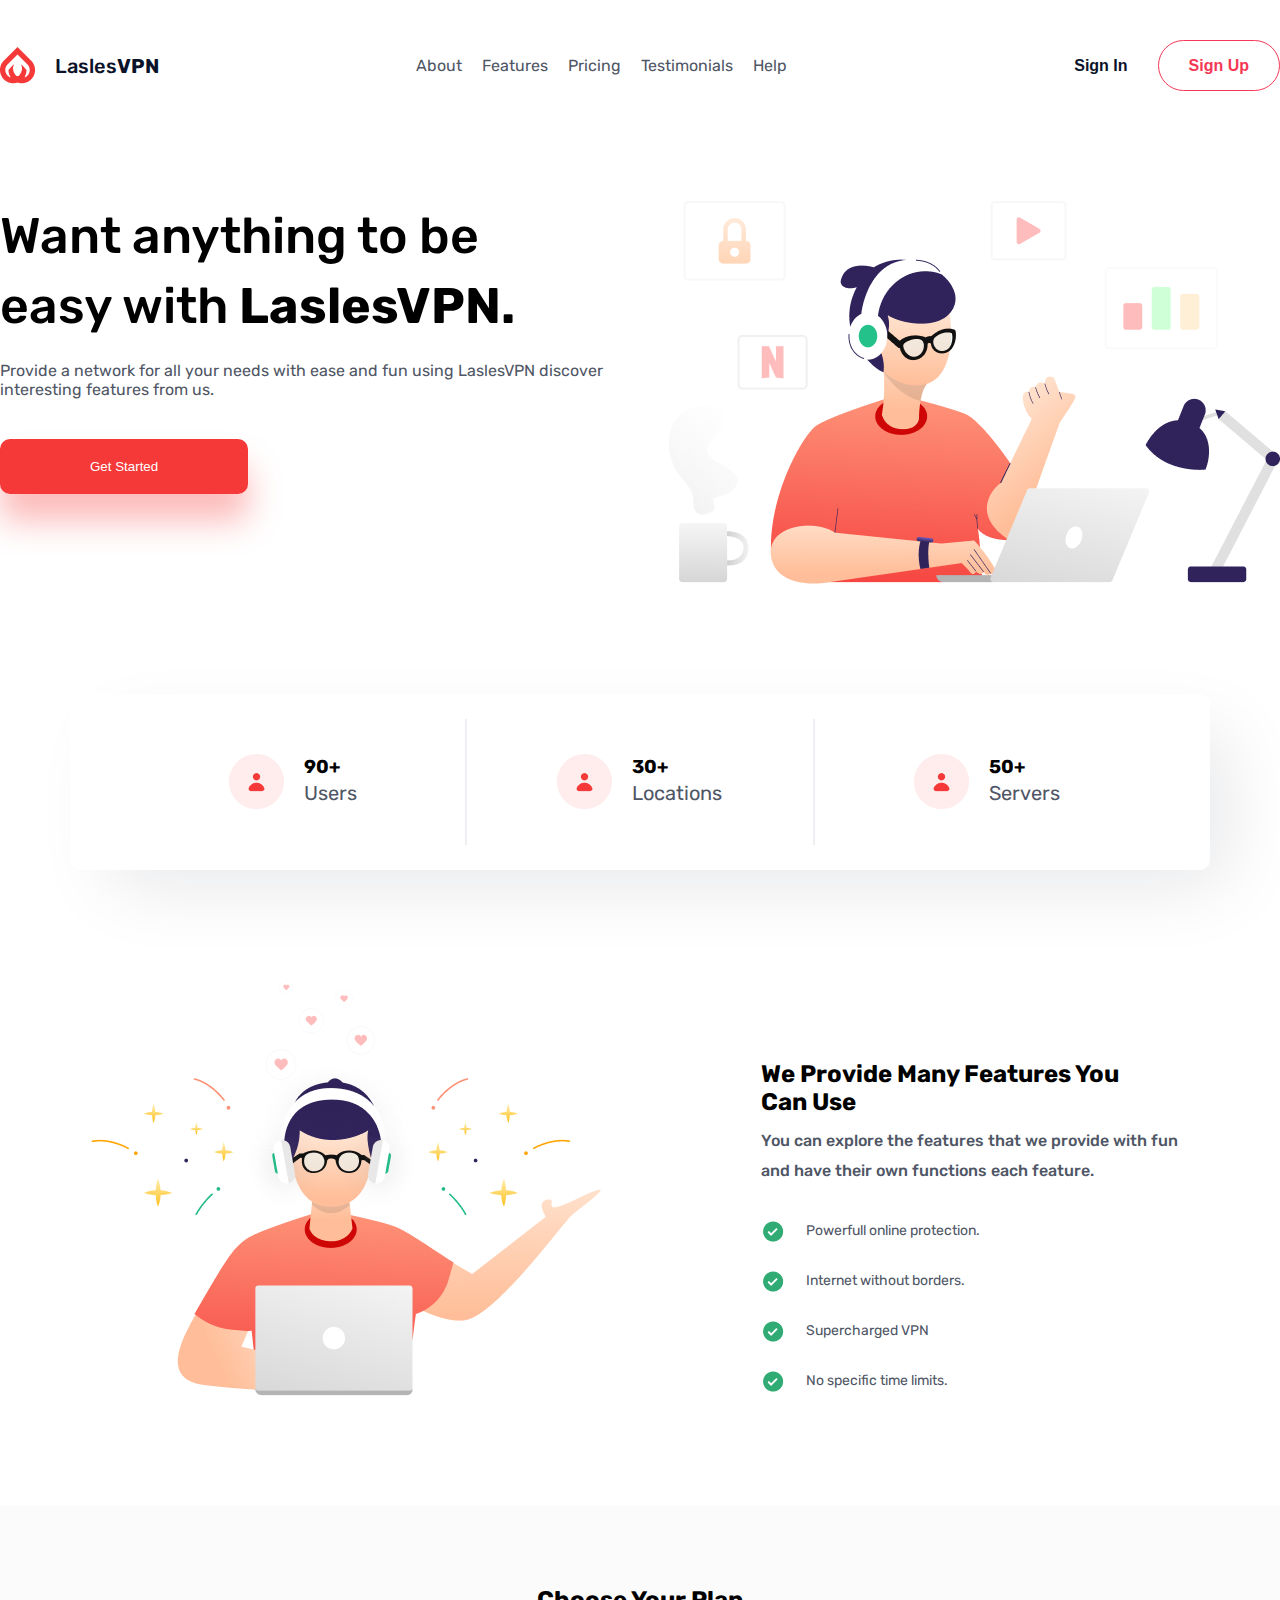
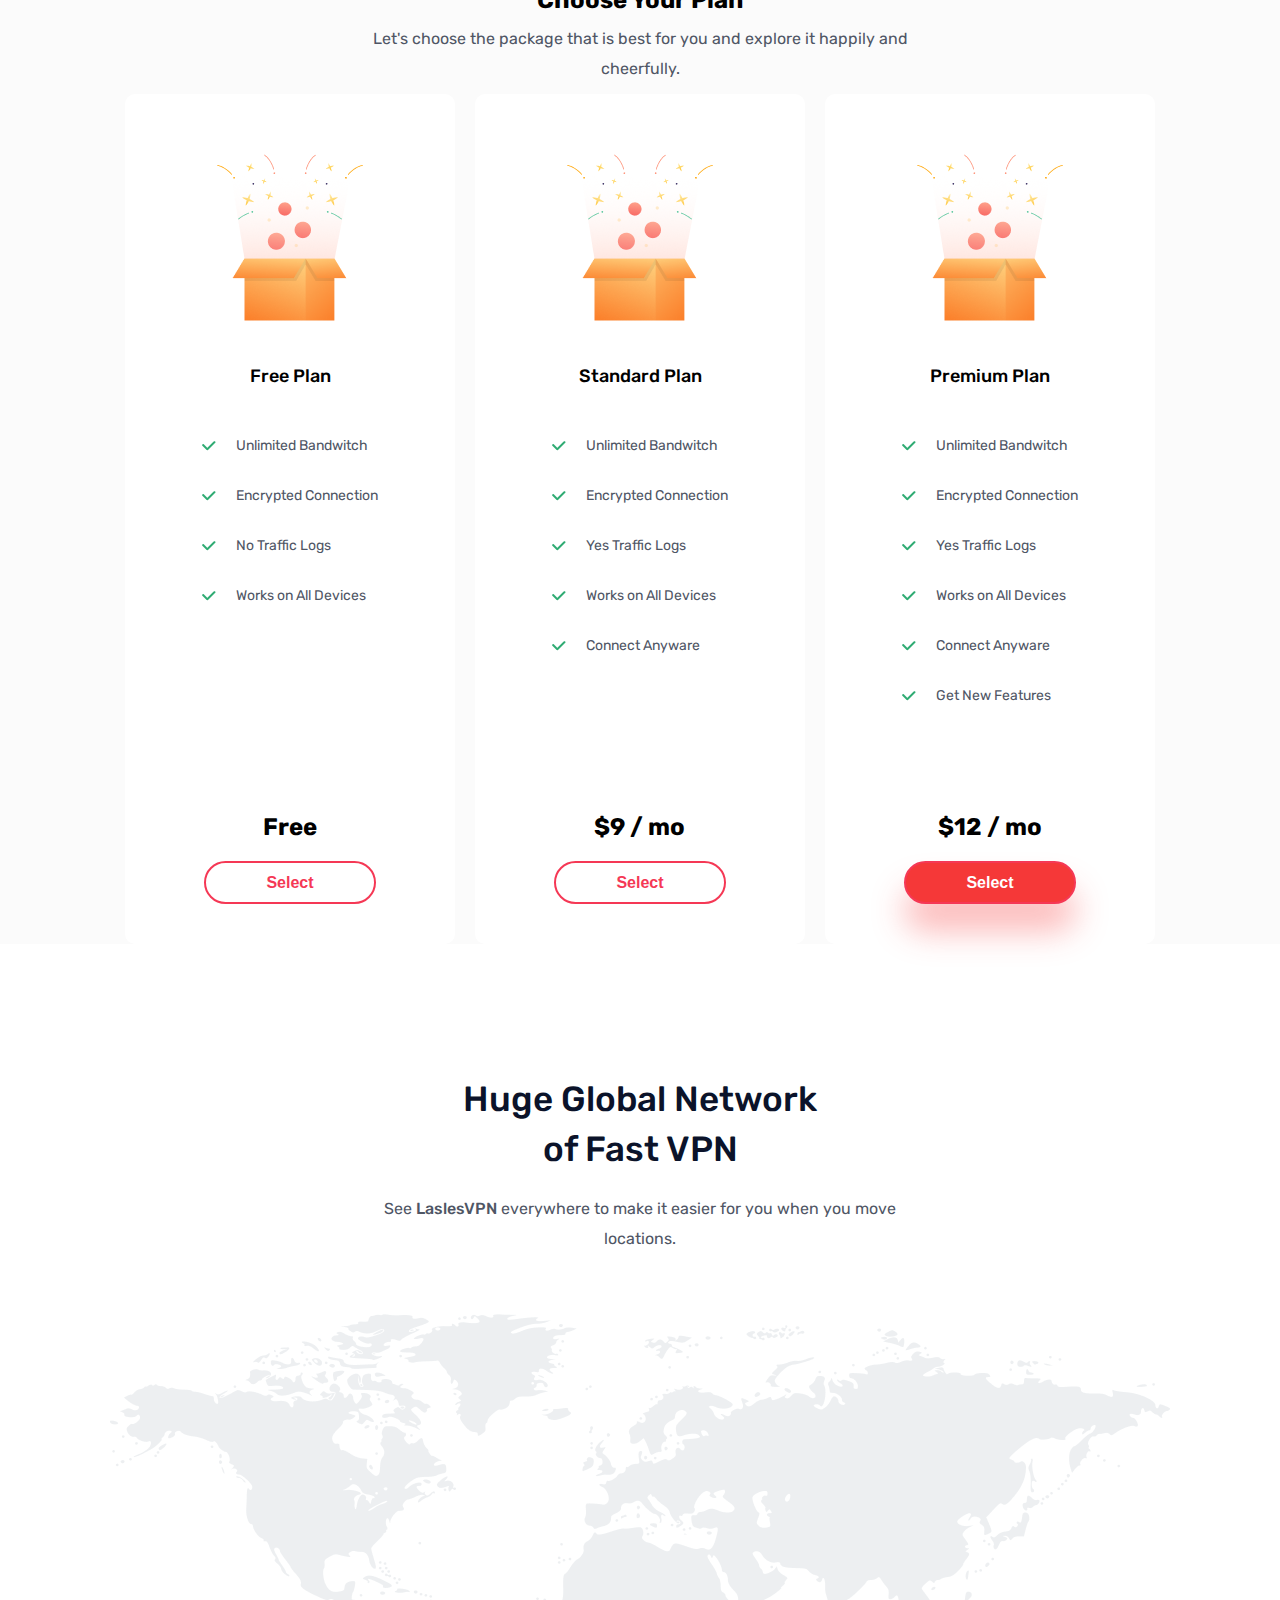
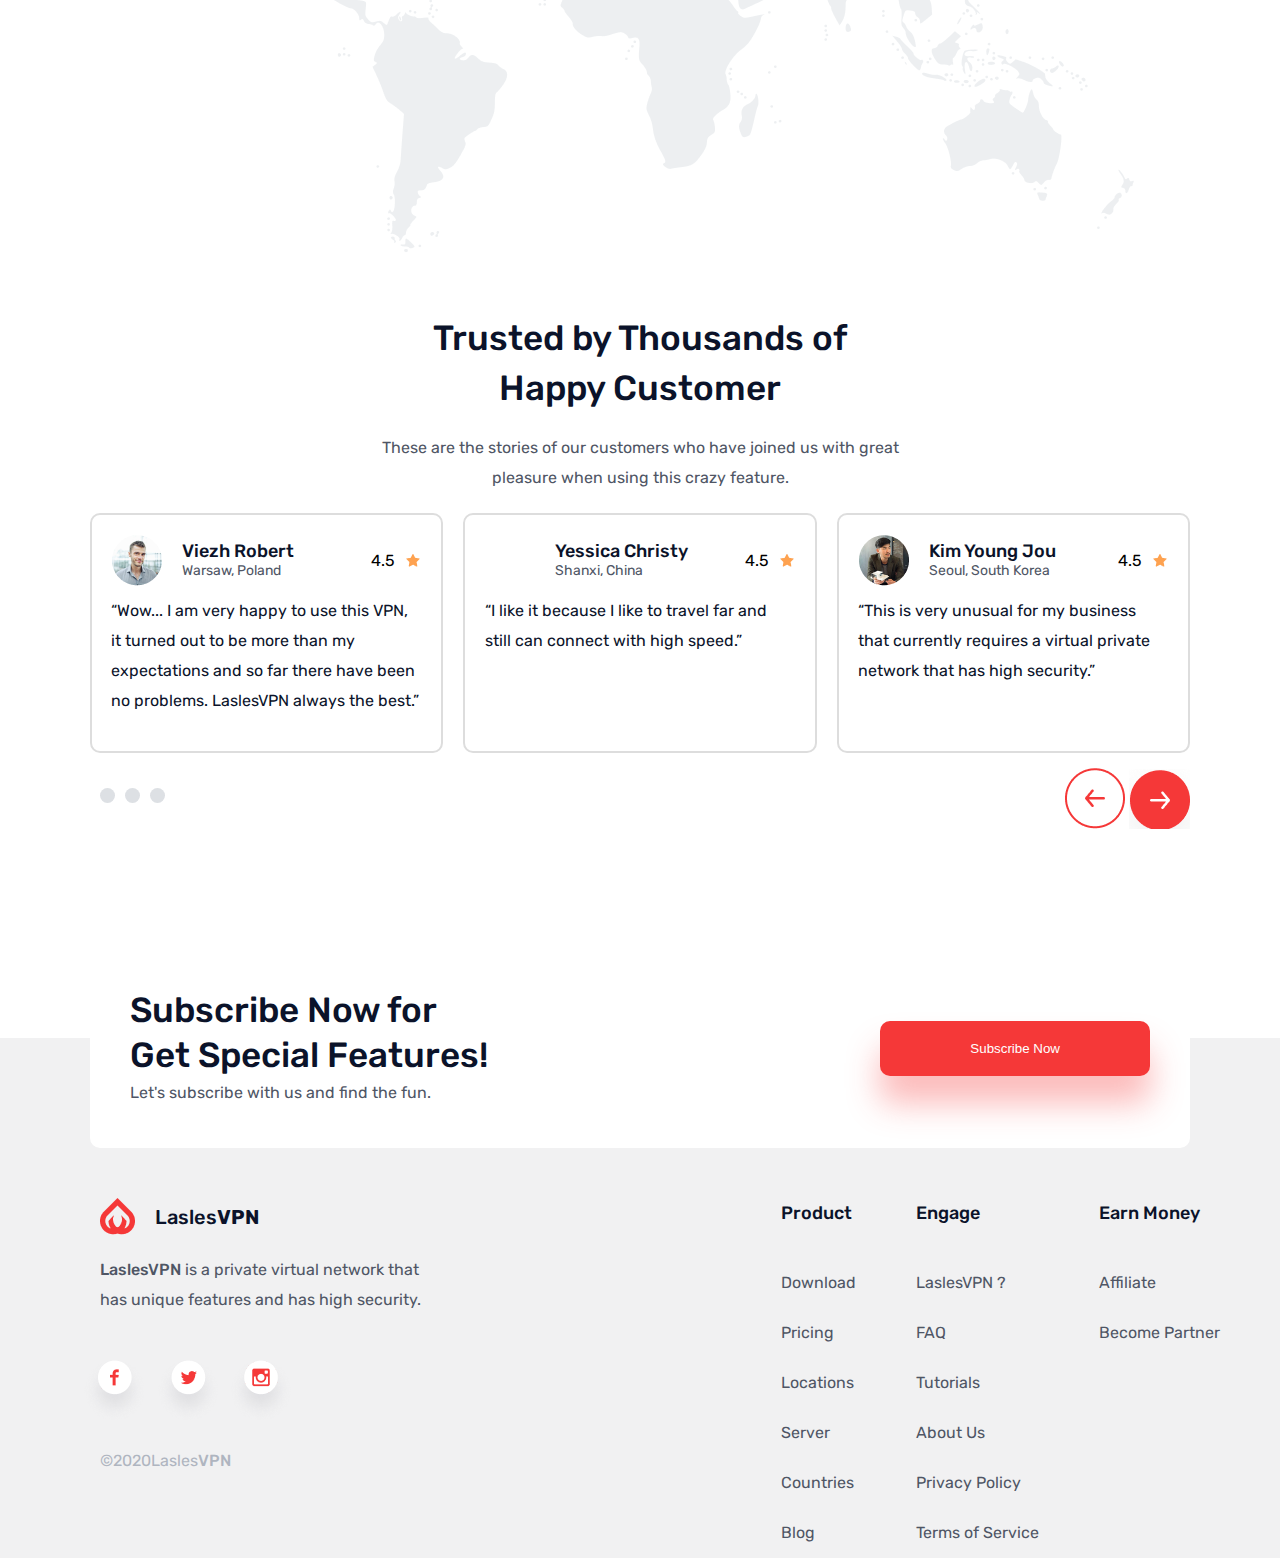
==== commit abd2a0e2: "final" ====
--- a/index.html
+++ b/index.html
@@ -19,10 +19,10 @@
       </div>
       <nav class="navigation">
         <ul class="navigation__list">
-          <li><a href="" class="navigation__link">About</a></li>
-          <li><a href="" class="navigation__link">Features</a></li>
-          <li><a href="" class="navigation__link">Pricing</a></li>
-          <li><a href="" class="navigation__link">Testimonials</a></li>
+          <li><a href="3" class="navigation__link">About</a></li>
+          <li><a href="#features" class="navigation__link">Features</a></li>
+          <li><a href="#pricing" class="navigation__link">Pricing</a></li>
+          <li><a href="#testimonials" class="navigation__link">Testimonials</a></li>
           <li><a href="" class="navigation__link">Help</a></li>
         </ul>
       </nav>
@@ -70,7 +70,8 @@
         </div>
       </div>
     </section>
-    <section class="section features">
+
+    <section id="features" class="section features">
       <img class="features__pic" src="./assets/Illustration 2.png" alt="" />
       <div class="features__description">
         <h2 class="features__description__heading">
@@ -101,7 +102,7 @@
       </div>
     </section>
 
-    <section class="pricing">
+    <section id="pricing" class="pricing">
       <h2 class="pricing__heading">Choose Your Plan</h2>
       <span class="pricing__description">
         Let's choose the package that is best for you and explore it happily
@@ -202,7 +203,8 @@
         </div>
       </div>
     </section>
-    <section class="testimonials">
+
+    <section id="testimonials" class="testimonials">
       <div>
         <h2 class="testimonials__heading">Huge Global Network of Fast VPN</h2>
         <h2 class="testimonials__description">See <span class="testimonials__description__bold">LaslesVPN
@@ -262,27 +264,96 @@
               <img src="./assets/ant-design_star-filled.png" alt="">
             </div>
             <div class="customer__comment">
-              <p class="comment">“This is very unusual for my business that currently requires a virtual private network that has high security.”</p>
+              <p class="comment">“This is very unusual for my business that currently requires a virtual private network
+                that has high security.”</p>
             </div>
           </div>
           <!-- <div class="customer four">
               
             </div> -->
         </div>
-        
+
         <div class="slider">
-          <label class="label label-one" for="input-one"></label>
-          <input class="radio input-one" id="input-one" name="radio" type="radio">
-          <label class="label label-two" for="input-two"></label>
-          <input class="radio input-two" id="input-two" name="radio" type="radio">
-          <label class="label label-three" for="input-three"></label>
-          <input class="radio input-three" id="input-three" name="radio" type="radio">
-      </div>
-      
-      </div>
-  </div>
-  </div>
-  </section>
+
+          <div class="slider__left">
+            <input class="radio input-one" id="input-one" name="radio" type="radio">
+            <label class="label label-one" for="input-one"></label>
+            <input class="radio input-two" id="input-two" name="radio" type="radio">
+            <label class="label label-two" for="input-two"></label>
+            <input class="radio input-three" id="input-three" name="radio" type="radio">
+            <label class="label label-three" for="input-three"></label>
+          </div>
+
+          <div class="slider__right">
+            <img class="slider__image__left" src="./assets/left.png" alt="">
+            <img class="slider__image__right" src="./assets/right.png" alt="">
+          </div>
+        </div>
+
+      </div>
+    </section>
+
+    <div class="subscribe">
+      <div class="subscribe__headings">
+        <h2 class="subscribe__headings__bold">Subscribe Now for Get Special Features!</h2>
+        <h2 class="subscribe__headings__light">Let's subscribe with us and find the fun.</h2>
+      </div>
+      <button class="action">Subscribe Now</button>
+    </div>
+
+    <footer class="footer">
+      <div class="footer__left">
+        <div class="logoContent">
+          <img class="logoContent__logo" src="./assets/Vector.png" alt="logo" />
+          <h3 class="logoContent__title">
+            Lasles<span class="logoContent__title--span">VPN</span>
+          </h3>
+        </div>
+        <div class="footer__description">
+          <span class="footer__description__bold">LaslesVPN</span> is a private virtual network that has unique features
+          and has high security.
+        </div>
+        <div class="footer__social">
+          <img class="footer__social__image" src="./assets/Facebook.png" alt="">
+          <img class="footer__social__image" src="./assets/Twitter.png" alt="">
+          <img class="footer__social__image" src="./assets/Instagram.png" alt="">
+        </div>
+        <h2 class="footer__copyright">©2020Lasles<span class="footer__copyright__bold">VPN</span></h2>
+      </div>
+
+      <div class="footer__right">
+        <div class="product">
+          <h2 class="footer-heading">Product</h2>
+          <ul class="footer-links">
+            <li>Download</li>
+            <li>Pricing</li>
+            <li>Locations</li>
+            <li>Server</li>
+            <li>Countries</li>
+            <li>Blog</li>
+          </ul>
+        </div>
+        <div class="engage">
+          <h2 class="footer-heading">Engage</h2>
+          <ul class="footer-links">
+            <li>LaslesVPN ? </li>
+            <li>FAQ</li>
+            <li>Tutorials</li>
+            <li>About Us</li>
+            <li>Privacy Policy</li>
+            <li>Terms of Service</li>
+          </ul>
+        </div>
+        <div class="earn-money">
+          <h2 class="footer-heading">Earn Money</h2>
+          <ul class="footer-links">
+            <li>Affiliate</li>
+            <li>Become Partner</li>
+          </ul>
+        </div>
+      </div>
+    </footer>
+
   </div>
 </body>
 
--- a/styles/style.css
+++ b/styles/style.css
@@ -53,8 +53,14 @@
   --gutter: 2rem;
   --default-padding: 2rem;
   --default-borders: #eeeff2;
-  --grayed-borders: #DDDDDD;
-  --radio-colors: #DDE0E4 ;
+  --border-gray: #DDDDDD;
+  --customer-border-one:#DDDDDD;
+  --customer-border-two: #DDDDDD;
+  --customer-border-three: #DDDDDD;
+  --radio-colors: #DDE0E4;
+  --second-background: #f1f1f2;
+  --color-text: #000;
+  --transition-timing: 0.3s;
 }
 
 h1 {
@@ -64,11 +70,36 @@
   width: 55rem;
 }
 
+@media (max-width: 1000px) {
+  html {
+    font-size: 8px;
+  }
+}
 .container {
   display: grid;
   row-gap: 11rem;
   margin: 0 auto;
   max-width: calc(var(--container-width) + var(--gutter) * 2);
+}
+
+.logoContent {
+  display: flex;
+  align-items: center;
+  gap: var(--default-padding);
+}
+.logoContent__logo {
+  width: 100%;
+}
+.logoContent__title {
+  font-size: 2rem;
+  line-height: 2.4rem;
+  font-weight: 500;
+  color: var(--color-very-dark-blue);
+}
+.logoContent__title--span {
+  font-size: 2rem;
+  line-height: 2.4rem;
+  font-weight: 700;
 }
 
 .section {
@@ -103,33 +134,14 @@
 }
 
 .header {
+  position: sticky;
+  top: 0;
+  z-index: 1;
   display: flex;
   justify-content: space-between;
   align-items: center;
   margin-top: calc(var(--default-padding) * 2);
-}
-
-.logoContent {
-  display: flex;
-  align-items: center;
-  gap: var(--default-padding);
-}
-
-.logoContent__logo {
-  width: 100%;
-}
-
-.logoContent__title {
-  font-size: 2rem;
-  line-height: 2.4rem;
-  font-weight: 500;
-  color: var(--color-very-dark-blue);
-}
-
-.logoContent__title--span {
-  font-size: 2rem;
-  line-height: 2.4rem;
-  font-weight: 700;
+  background-color: var(--color-white);
 }
 
 .navigation__list {
@@ -140,6 +152,10 @@
 
 .auth {
   display: flex;
+}
+
+.burger-menu__checkbox {
+  display: none;
 }
 
 .getStart__description {
@@ -388,7 +404,6 @@
   justify-items: end;
   align-content: start;
   padding: var(--default-padding);
-  border: 2px solid var(--grayed-borders);
   border-radius: 1rem;
 }
 .customer__info {
@@ -429,8 +444,29 @@
   text-align: left;
 }
 
+.customer-one {
+  border: 2px solid var(--customer-border-one);
+}
+
+.customer-two {
+  border: 2px solid var(--customer-border-two);
+}
+
+.customer-three {
+  border: 2px solid var(--customer-border-three);
+}
+
 .slider {
   display: flex;
+  justify-content: space-between;
+  align-items: center;
+}
+.slider__left {
+  display: flex;
+  margin-top: var(--default-padding);
+}
+.slider__right {
+  transform: translateY(1.5rem);
 }
 
 .radio {
@@ -443,8 +479,141 @@
   height: 1.5rem;
   border-radius: 50%;
   background-color: var(--radio-colors);
+  cursor: pointer;
 }
 
 .label:not(:first-child) {
   margin-left: calc(var(--default-padding) / 2);
+}
+
+.input-one:checked + .label-one,
+.input-two:checked + .label-two,
+.input-three:checked + .label-three {
+  width: 4.5rem;
+  background-color: var(--color-orange);
+  border-radius: 1rem;
+}
+
+html:has(.input-one:checked) {
+  --customer-border-one: var(--color-orange);
+  --customer-border-two: var(--border-gray);
+  --customer-border-three: var(--border-gray) ;
+}
+
+html:has(.input-two:checked) {
+  --customer-border-one: var(--border-gray);
+  --customer-border-two: var(--color-orange)
+  --customer-border-three: var(--border-gray);
+}
+
+html:has(.input-three:checked) {
+  --customer-border-one: var(--border-gray);
+  --customer-border-two: var(--border-gray);
+  --customer-border-three: var(--color-orange) ;
+}
+
+.subscribe {
+  width: 110rem;
+  display: flex;
+  justify-content: space-between;
+  align-items: center;
+  background-color: var(--color-white);
+  margin: 0 auto;
+  padding: calc(var(--default-padding) * 2);
+  transform: translateY(calc(var(--default-padding)));
+  border-radius: calc(var(--default-padding) / 2);
+  z-index: 1;
+}
+.subscribe__headings__bold {
+  font-weight: 500;
+  font-size: 3.5rem;
+  line-height: 4.5rem;
+  color: var(--color-very-dark-blue);
+  width: 37.2rem;
+}
+.subscribe__headings__light {
+  font-weight: 400;
+  font-size: 1.6rem;
+  line-height: 3rem;
+  color: var(--font-light);
+  width: 37.2rem;
+}
+
+.footer {
+  margin-top: -20rem;
+  display: flex;
+  justify-content: space-between;
+  align-items: start;
+  background-color: var(--second-background);
+  padding: calc(var(--default-padding) * 8) calc(var(--default-padding) * 4) calc(var(--default-padding) / 2) calc(var(--default-padding) * 5);
+}
+.footer__left {
+  display: flex;
+  flex-direction: column;
+  align-items: start;
+  gap: var(--default-padding);
+}
+.footer__description {
+  font-weight: 400;
+  font-size: 1.6rem;
+  line-height: 3rem;
+  color: var(--font-light);
+  width: 34rem;
+}
+.footer__description__bold {
+  font-weight: 500;
+  font-size: 1.6rem;
+  line-height: 3rem;
+  color: var(--font-light);
+}
+.footer__social {
+  display: flex;
+  gap: calc(var(--default-padding) / 8);
+  align-items: center;
+  justify-content: start;
+  margin-top: var(--default-padding);
+}
+.footer__social__image {
+  transform: translateX(-2rem);
+}
+.footer__copyright {
+  font-weight: 400;
+  font-size: 1.6rem;
+  line-height: 3rem;
+  color: var(--font-light);
+  color: #AFB5C0;
+}
+.footer__copyright__bold {
+  font-weight: 500;
+  font-size: 1.6rem;
+  line-height: 3rem;
+  color: var(--font-light);
+  color: #AFB5C0;
+}
+.footer__right {
+  display: flex;
+  gap: calc(var(--default-padding) * 3);
+  transform: translateX(var(--default-padding));
+}
+.footer__right .footer-links {
+  display: flex;
+  flex-direction: column;
+  gap: var(--default-padding);
+  font-weight: 400;
+  font-size: 1.6rem;
+  line-height: 3rem;
+  color: var(--font-light);
+}
+.footer__right .footer-heading {
+  font-weight: 500;
+  font-size: 1.8rem;
+  line-height: 3rem;
+  color: var(--color-very-dark-blue);
+  margin-bottom: calc(var(--default-padding) * 2);
+}
+
+@media (max-width: 1000px) {
+  html {
+    font-size: 8px;
+  }
 }/*# sourceMappingURL=style.css.map */